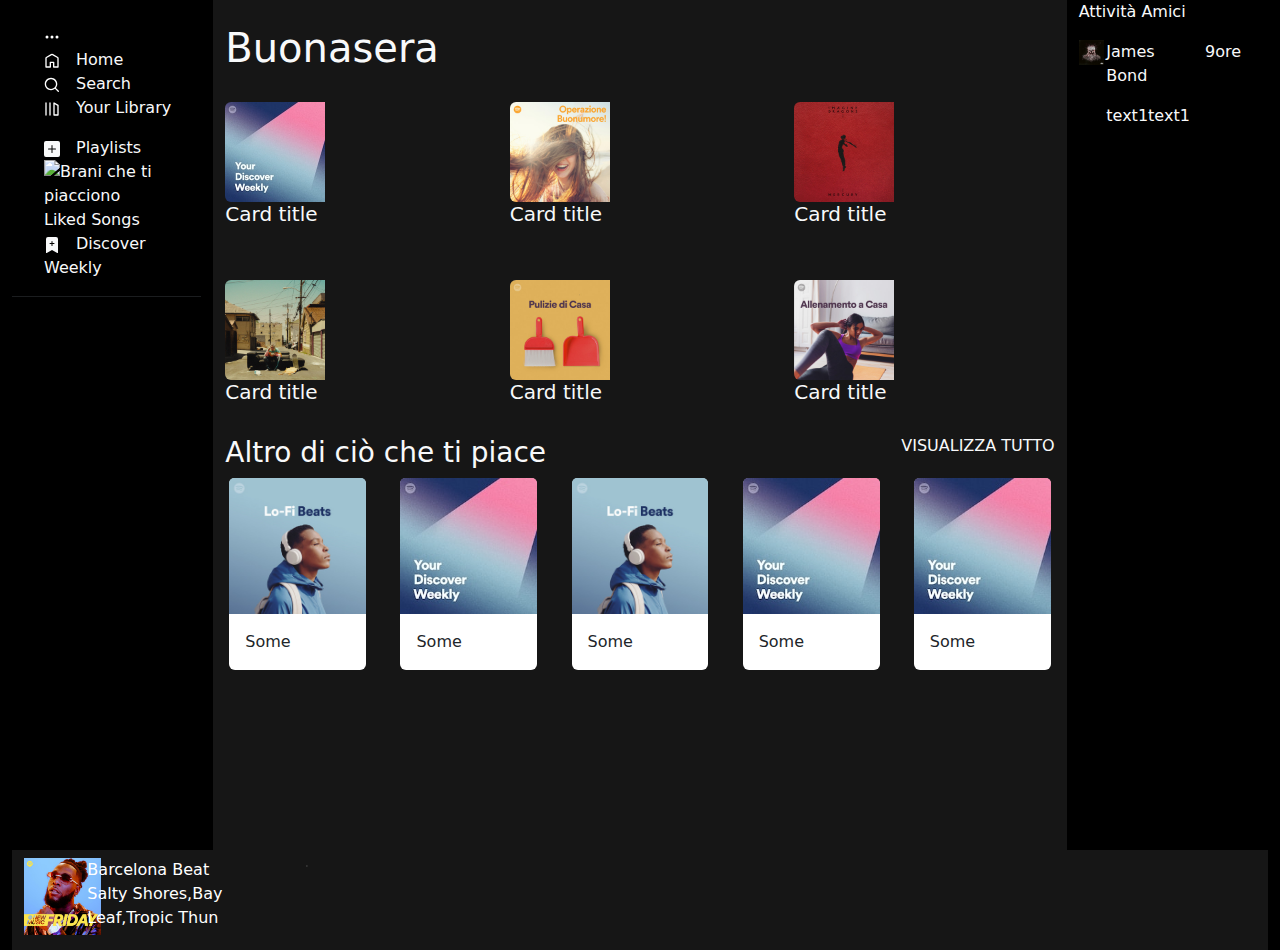
==== index.html @ d1b21fa3 "Inizio nav bar" ====
<!DOCTYPE html>
<html lang="en">
  <head>
    <meta charset="UTF-8" />
    <meta name="viewport" content="width=device-width, initial-scale=1.0" />
    <link
      href="https://cdn.jsdelivr.net/npm/bootstrap@5.3.3/dist/css/bootstrap.min.css"
      rel="stylesheet"
      integrity="sha384-QWTKZyjpPEjISv5WaRU9OFeRpok6YctnYmDr5pNlyT2bRjXh0JMhjY6hW+ALEwIH"
      crossorigin="anonymous"
    />
    <link rel="stylesheet" href="./style.css">
    <title>Home Page</title>
  </head>
  <body>

    <div id="page" class="container-fluid">                   <!-- ! INIZIO CONTENITORE 3 COLONNE PRINCIPALI -->

        <div class="row">


        <div class="col-2" id="collumnSx" >                                       <!-- ! INIZIO COLONNA SINISTRA -->
            <div>                                   <!-- ? INIZIO MENU -->

                <div class="mt-4">
                    
                    <ul class="text-light" id="ul1">
                        <div>
                            <svg xmlns="http://www.w3.org/2000/svg" width="16" height="16" fill="white" class="bi bi-three-dots" viewBox="0 0 16 16">
                                <path d="M3 9.5a1.5 1.5 0 1 1 0-3 1.5 1.5 0 0 1 0 3m5 0a1.5 1.5 0 1 1 0-3 1.5 1.5 0 0 1 0 3m5 0a1.5 1.5 0 1 1 0-3 1.5 1.5 0 0 1 0 3"/>
                              </svg>   
                        </div>
                        <li><span class="me-3"><svg data-encore-id="icon" width="16px" height="16px" role="img" fill="white" aria-hidden="true" class="Svg-sc-ytk21e-0 bneLcE home-icon QbaKKdcHNA2x3_YJvpYu" viewBox="0 0 24 24"><path d="M12.5 3.247a1 1 0 0 0-1 0L4 7.577V20h4.5v-6a1 1 0 0 1 1-1h5a1 1 0 0 1 1 1v6H20V7.577l-7.5-4.33zm-2-1.732a3 3 0 0 1 3 0l7.5 4.33a2 2 0 0 1 1 1.732V21a1 1 0 0 1-1 1h-6.5a1 1 0 0 1-1-1v-6h-3v6a1 1 0 0 1-1 1H3a1 1 0 0 1-1-1V7.577a2 2 0 0 1 1-1.732l7.5-4.33z"></path></svg></span>Home</li>
                        <li><span class="me-3"><svg data-encore-id="icon"  width="16px" height="16px" role="img" fill="white" role="img" aria-hidden="true" class="Svg-sc-ytk21e-0 bneLcE search-icon QbaKKdcHNA2x3_YJvpYu" viewBox="0 0 24 24"><path d="M10.533 1.27893C5.35215 1.27893 1.12598 5.41887 1.12598 10.5579C1.12598 15.697 5.35215 19.8369 10.533 19.8369C12.767 19.8369 14.8235 19.0671 16.4402 17.7794L20.7929 22.132C21.1834 22.5226 21.8166 22.5226 22.2071 22.132C22.5976 21.7415 22.5976 21.1083 22.2071 20.7178L17.8634 16.3741C19.1616 14.7849 19.94 12.7634 19.94 10.5579C19.94 5.41887 15.7138 1.27893 10.533 1.27893ZM3.12598 10.5579C3.12598 6.55226 6.42768 3.27893 10.533 3.27893C14.6383 3.27893 17.94 6.55226 17.94 10.5579C17.94 14.5636 14.6383 17.8369 10.533 17.8369C6.42768 17.8369 3.12598 14.5636 3.12598 10.5579Z"></path></svg></span>Search</li>
                        <li><span class="me-3"><svg data-encore-id="icon" width="16px" height="16px" fill="white" role="img" aria-hidden="true" viewBox="0 0 24 24" class="Svg-sc-ytk21e-0 bneLcE"><path d="M14.5 2.134a1 1 0 0 1 1 0l6 3.464a1 1 0 0 1 .5.866V21a1 1 0 0 1-1 1h-6a1 1 0 0 1-1-1V3a1 1 0 0 1 .5-.866zM16 4.732V20h4V7.041l-4-2.309zM3 22a1 1 0 0 1-1-1V3a1 1 0 0 1 2 0v18a1 1 0 0 1-1 1zm6 0a1 1 0 0 1-1-1V3a1 1 0 0 1 2 0v18a1 1 0 0 1-1 1z"></path></svg></span>Your Library</li> 
                </div>
                <div>
                    <ul class="text-light" id="ul1">
                        <li><span class="me-3"><svg xmlns="http://www.w3.org/2000/svg" width="16" height="16" fill="currentColor" class="bi bi-plus-square-fill" viewBox="0 0 16 16">
                            <path d="M2 0a2 2 0 0 0-2 2v12a2 2 0 0 0 2 2h12a2 2 0 0 0 2-2V2a2 2 0 0 0-2-2zm6.5 4.5v3h3a.5.5 0 0 1 0 1h-3v3a.5.5 0 0 1-1 0v-3h-3a.5.5 0 0 1 0-1h3v-3a.5.5 0 0 1 1 0"/>
                          </svg></span>Playlists</li>
                        <li><span class="me-3"><img aria-hidden="true" width="16px" height="16px" draggable="false" loading="eager" src="https://misc.scdn.co/liked-songs/liked-songs-64.png" data-testid="entity-image" alt="Brani che ti piacciono" class="mMx2LUixlnN_Fu45JpFB iJp40IxKg6emF6KYJ414 yOKoknIYYzAE90pe7_SE Yn2Ei5QZn19gria6LjZj" srcset="https://misc.scdn.co/liked-songs/liked-songs-64.png 32w, https://misc.scdn.co/liked-songs/liked-songs-64.png 64w"></span>Liked Songs</li>
                        <li><span class="me-3"><svg xmlns="http://www.w3.org/2000/svg" width="16" height="16" fill="currentColor" class="bi bi-bookmark-plus-fill" viewBox="0 0 16 16">
                            <path fill-rule="evenodd" d="M2 15.5V2a2 2 0 0 1 2-2h8a2 2 0 0 1 2 2v13.5a.5.5 0 0 1-.74.439L8 13.069l-5.26 2.87A.5.5 0 0 1 2 15.5m6.5-11a.5.5 0 0 0-1 0V6H6a.5.5 0 0 0 0 1h1.5v1.5a.5.5 0 0 0 1 0V7H10a.5.5 0 0 0 0-1H8.5z"/>
                          </svg></span>Discover Weekly</li>
                    </ul>
                </div>
                <hr class="text-secondary"> 

            </div>                                  <!-- ? FINE MENU -->
            <div>                                   <!-- ? JS -->

            </div>                                  <!-- ? JS --> 
        </div>                                      <!-- ! INIZIO COLONNA SINISTRA -->
        <div class="col-8 text-light" id="collumnCentr">           <!-- ! INIZIO COLONNA CENTRALE -->

            <div>                                   <!-- ? INIZIO BAR INIZIALE-->
                <div>                               <!-- ?SVG FRECCE-->

                </div>                              <!-- ?SVG FRECCE-->

                <div>                               <!-- ? INIZIO DROPDOWN-->

                </div>                              <!-- ? FINE DROPDOWN-->

                <div>
                    <div> <!-- ? img -->
                        <img src="" alt="">
                    </div> <!-- ? img -->
                    <div>
                        <div></div>
                        <div>
                            <div></div>
                            <div></div>
                        </div>
                        <div></div>
                        <div></div>
                        <div>
                            <div></div>
                            <div></div>
                            <div></div>
                        </div>
                    </div>
                </div>
            </div>                                  <!-- ? FINE BAR INIZIALE-->

            <div>
                <h1>Buonasera</h1>
            </div>

            <div id="sixCards" class="row d-flex justify-content-between" >                <!-- !INIZIO 6 CARDS -->

              <div class="container mb-3 col-4 " id="card6">
                <div class="row g-0">
                  <div class="col-md-4" id="imgSix">
                    <img src="./assets/imgs/search/image-1.jpeg" class="img-fluid rounded-start" alt="...">
                  </div>
                  <div class="col-md-8">
                    <div class="card-body">
                      <h5 class="card-title">Card title</h5>
                      <p class="card-text"></p>
                      <p class="card-text"><small class="text-body-secondary"></small></p>
                    </div>
                  </div>
                </div>
              </div>

                  <div class="container mb-3 col-4" id="card6">
                    <div class="row g-0">
                      <div class="col-md-4" id="imgSix">
                        <img src="./assets/imgs/main/image-10.jpg" class="img-fluid rounded-start" alt="...">
                      </div>
                      <div class="col-md-8">
                        <div class="card-body">
                          <h5 class="card-title">Card title</h5>
                          <p class="card-text"></p>
                          <p class="card-text"><small class="text-body-secondary"></small></p>
                        </div>
                      </div>
                    </div>
                  </div>

                  <div class="container mb-3 col-4" id="card6">
                    <div class="row g-0">
                      <div class="col-md-4" id="imgSix">
                        <img src="./assets/imgs/main/image-11.jpg" class="img-fluid rounded-start" alt="...">
                      </div>
                      <div class="col-md-8">
                        <div class="card-body">
                          <h5 class="card-title">Card title</h5>
                          <p class="card-text"></p>
                          <p class="card-text"><small class="text-body-secondary"></small></p>
                        </div>
                      </div>
                    </div>
                  </div>

                  <div class="container mb-3 col-4" id="card6">
                    <div class="row g-0">
                      <div class="col-md-4" id="imgSix">
                        <img src="./assets/imgs/main/image-12.jpg" class="img-fluid rounded-start ms-auto" alt="...">
                      </div>
                      <div class="col-md-8">
                        <div class="card-body">
                          <h5 class="card-title">Card title</h5>
                          <p class="card-text"></p>
                          <p class="card-text"><small class="text-body-secondary"></small></p>
                        </div>
                      </div>
                    </div>
                  </div>

                  <div class="container mb-3 col-4" id="card6">
                    <div class="row g-0">
                      <div class="col-md-4" id="imgSix">
                        <img src="./assets/imgs/main/image-13.jpg" class="img-fluid rounded-start ms-auto" alt="...">
                      </div>
                      <div class="col-md-8">
                        <div class="card-body">
                          <h5 class="card-title">Card title</h5>
                          <p class="card-text"></p>
                          <p class="card-text"><small class="text-body-secondary"></small></p>
                        </div>
                      </div>
                    </div>
                  </div>

                  <div class="container mb-3 col-4" id="card6">
                    <div class="row g-0">
                      <div class="col-md-4" id="imgSix">
                        <img src="./assets/imgs/main/image-14.jpg" class="img-fluid rounded-start" alt="...">
                      </div>
                      <div class="col-md-8">
                        <div class="card-body">
                          <h5 class="card-title">Card title</h5>
                          <p class="card-text"></p>
                          <p class="card-text"><small class="text-body-secondary"></small></p>
                        </div>
                      </div>
                    </div>
                  </div>

                  

            </div>                  <!-- !!!!!!!!!!!!!!!!!!!!!!!!!!!!!!!!!!!!!!!!!!!!!!!!!!!!!!!!!!!!FINE 6 CARDS ------------------------------------------------------------>

            <div class="d-flex justify-content-between">
                <div>
                    <h3>Altro di ciò che ti piace</h3>
                </div>
                <div>
                    <h6>VISUALIZZA TUTTO</h6>
                </div>
            </div>

            
              <div class="row d-flex justify-content-between mx-1">                                               <!-- !5 CARDS -->
                  <div class="card col-2 " id="card5">
                      <img src="./assets/imgs/search/image-10.jpg" class="card-img-top" alt="...">
                      <div class="card-body">
                        <p class="card-text">Some</p>
                      </div>
                    </div>
          
          
                    <div class="card col-2 " id="card5">
                      <img src="./assets/imgs/search/image-1.jpeg" class="card-img-top" alt="...">
                      <div class="card-body">
                        <p class="card-text">Some</p>
                      </div>
                    </div>

                    <div class="card col-2 " id="card5">
                      <img src="./assets/imgs/search/image-10.jpg" class="card-img-top" alt="...">
                      <div class="card-body">
                        <p class="card-text">Some</p>
                      </div>
                    </div>
          
          
                    <div class="card col-2 " id="card5">
                      <img src="./assets/imgs/search/image-1.jpeg" class="card-img-top" alt="...">
                      <div class="card-body">
                        <p class="card-text">Some</p>
                      </div>
                    </div>

                    <div class="card col-2 " id="card5">
                      <img src="./assets/imgs/search/image-1.jpeg" class="card-img-top" alt="...">
                      <div class="card-body">
                        <p class="card-text">Some</p>
                      </div>
                    </div>
              </div>

        </div>                                      <!-- ! FINE COLONNA CENTRALE -->
        <div class="col-2 text-light" id="collumnDx">                                    <!-- ! INIZIO COLONNA DESTRA -->

            <div>
                <p>Attività Amici</p>
                <div>
                    <!-- **due svg -->
                </div>
            </div>
                <div id="friends" class="w-75">
                    <div class="col-2">
                        <img src="./assets/imgs/main/image-1.jpg" alt="" width="25px">
                    </div>
                <div class="row d-flex justify-content-between">
                    <div class="col-4 w-75 px-3">
                    <p>James Bond</p>
                    <div class="row d-flex justify-content-between">
                    <ul class="ul2">
                        <li>text1</li>
                        <li>text1</li>
                    </ul>
                </div>
            </div>
                <div class="col-3 px-2">
                    <p>9ore</p>
                </div>
        </div>
                

            </div>                                                                  <!-- ! FINE COLONNA DESTRA -->
    </div>
    </div>                                          <!-- ! FINE CONTENITORE 3 COLONNE PRINCIPALI -->


    <div>                                           <!-- ! INIZIO BAR MUSIC -->     
      <nav class="navbar sticky-bottom">
        <div class="container-fluid">
          <div class="col-3 row d-flex justify-content-between"> <!-- **PARTE SINISTRA  da mettere in riga -->
            <div class="img-bar col-1"> <!-- ?IMG -->
              <img class="img-music"  src="./assets/imgs/main/image-17.jpg" alt="">
            </div><!-- ?IMG -->

            <div class="col-7"><!-- ?SONG -->
              <p class="text-white">Barcelona Beat <br> Salty Shores,Bay Leaf,Tropic Thun</p>
            </div><!-- ?SONG -->
            <svg data-encore-id="icon" width="16px" height="16px" fill="white" role="img" aria-hidden="true" viewBox="0 0 16 16" class="Svg-sc-ytk21e-0 dYnaPI col-1"><path d="M8 1.5a6.5 6.5 0 1 0 0 13 6.5 6.5 0 0 0 0-13zM0 8a8 8 0 1 1 16 0A8 8 0 0 1 0 8z"></path><path d="M11.75 8a.75.75 0 0 1-.75.75H8.75V11a.75.75 0 0 1-1.5 0V8.75H5a.75.75 0 0 1 0-1.5h2.25V5a.75.75 0 0 1 1.5 0v2.25H11a.75.75 0 0 1 .75.75z"></path></svg>
          </div><!-- **PARTE SINISTRA  -->

          <div class="col-6"> <!-- **PARTE CENTRALE da mettere in colonna--> 
            <div> <!-- ?PARTE SUPERIORE -->
              <div> <!-- TODO 2 SVG INIZIALI -->
                <div></div>
                <div></div>
              </div> <!-- TODO 2 SVG INIZIALI -->
              <div> <!-- TODO 1 SVG SINGOLO -->

              </div><!-- TODO 1 SVG SINGOLO -->
              <div><!-- TODO 2 SVG FINALI -->
                <div></div>
                <div></div>
              </div><!-- TODO 2 SVG FINALI -->
            </div> <!-- ?PARTE SUPERIORE -->
            <div><!-- ?PARTE INFERIORE -->
              <div></div>
              <div></div>
              <div></div>
            </div><!-- ?PARTE INFERIORE -->
          </div><!-- **PARTE CENTRALE -->
          <div class="col-3"> <!-- **PARTE DESTRA -->
            <div></div>
            <div></div>
            <div></div>
            <div></div>
            <div></div>
            <div></div>
          </div><!-- **PARTE DESTRA -->
        </div>
      </nav>

    </div>                                          <!-- ! FINE BAR MUSIC -->    

  </body>
</html>
---- style.css ----
html, body {
    background-color: #000000;
    margin: 0;
}

#page{
    min-height: 100%;
    width: 100%;
    display: flex;
    flex-direction: column;
    margin: 0;
}

#ul1 {
    list-style-type: none;
    }

#card6{
    margin-top: 22px;
    
}

 /* #card5{
    height: 250px;
    border: none;
} */

.card{
    border: none;
    object-fit: cover;
    padding: 0;

}

#collumnSx{
    background-color: #000000;
}

hr{
    background-color: #141414;
}
#collumnDx{
    background-color: #000000;
    /* width: 250px; */
}

#collumnCentr{
background-color: #161616;
height: 100%;
height: 850px;
}
.navbar{
    background-color: #161616;
    width: 100%;
    height: 100px;
}
.ul2{
    display: flex;
    flex-direction: row;
    list-style-type: none;
}

 #friends{
    display: flex;
    flex-direction: row;
    justify-content: space-around;
    margin-right: ;
 }

.prova{
display: block;

}
.cardImg{
    object-fit: fill;
    display: block;
    width: 100%;
    height: 100%;
}

#imgSix{
    width:100px;
    height:100%;
    object-fit: cover;
    margin-left: ;

}

.img-bar{
    width: 20px;
    height: 20px;
}
.img-music{
    width: 77px;
    height: 77px;
}
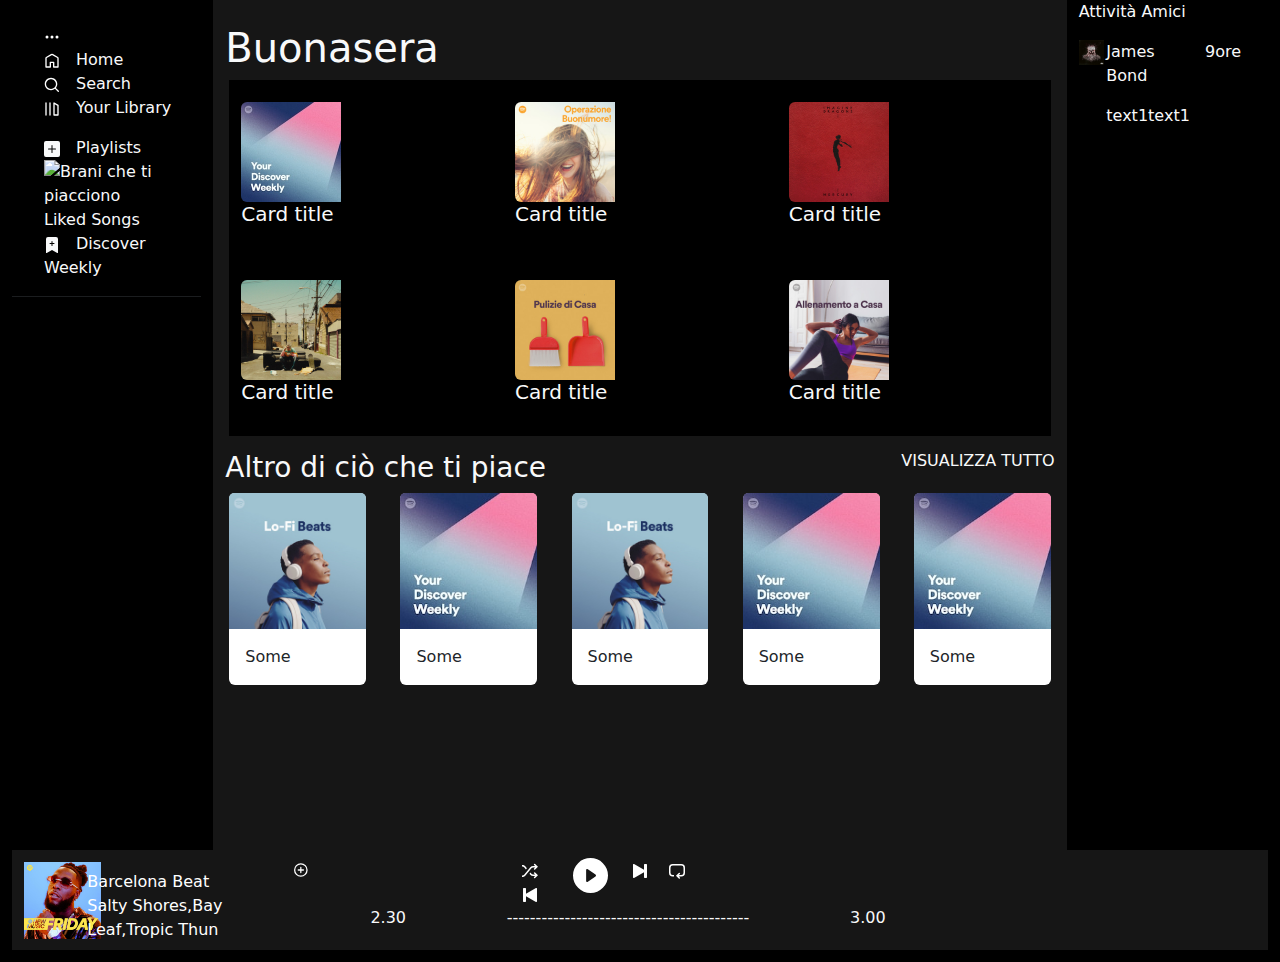
==== commit 2dc19fae: "NavBar" ====
--- a/index.html
+++ b/index.html
@@ -271,34 +271,35 @@
       <nav class="navbar sticky-bottom">
         <div class="container-fluid">
           <div class="col-3 row d-flex justify-content-between"> <!-- **PARTE SINISTRA  da mettere in riga -->
-            <div class="img-bar col-1"> <!-- ?IMG -->
+            <div class="img-bar col-1 d-flex align-items-start"> <!-- ?IMG -->
               <img class="img-music"  src="./assets/imgs/main/image-17.jpg" alt="">
             </div><!-- ?IMG -->
 
-            <div class="col-7"><!-- ?SONG -->
+            <div class="col-7 gx-4 mt-2 ge-0"><!-- ?SONG -->
               <p class="text-white">Barcelona Beat <br> Salty Shores,Bay Leaf,Tropic Thun</p>
             </div><!-- ?SONG -->
-            <svg data-encore-id="icon" width="16px" height="16px" fill="white" role="img" aria-hidden="true" viewBox="0 0 16 16" class="Svg-sc-ytk21e-0 dYnaPI col-1"><path d="M8 1.5a6.5 6.5 0 1 0 0 13 6.5 6.5 0 0 0 0-13zM0 8a8 8 0 1 1 16 0A8 8 0 0 1 0 8z"></path><path d="M11.75 8a.75.75 0 0 1-.75.75H8.75V11a.75.75 0 0 1-1.5 0V8.75H5a.75.75 0 0 1 0-1.5h2.25V5a.75.75 0 0 1 1.5 0v2.25H11a.75.75 0 0 1 .75.75z"></path></svg>
+            <svg data-encore-id="icon" width="16px" height="16px" fill="white" role="img" aria-hidden="true" viewBox="0 0 16 16" class="Svg-sc-ytk21e-0 dYnaPI col-1 ps-0 ms-0"><path d="M8 1.5a6.5 6.5 0 1 0 0 13 6.5 6.5 0 0 0 0-13zM0 8a8 8 0 1 1 16 0A8 8 0 0 1 0 8z"></path><path d="M11.75 8a.75.75 0 0 1-.75.75H8.75V11a.75.75 0 0 1-1.5 0V8.75H5a.75.75 0 0 1 0-1.5h2.25V5a.75.75 0 0 1 1.5 0v2.25H11a.75.75 0 0 1 .75.75z"></path></svg>
           </div><!-- **PARTE SINISTRA  -->
 
-          <div class="col-6"> <!-- **PARTE CENTRALE da mettere in colonna--> 
-            <div> <!-- ?PARTE SUPERIORE -->
-              <div> <!-- TODO 2 SVG INIZIALI -->
-                <div></div>
-                <div></div>
+          <div class="col-6 d-flex flex-column mb-3"> <!-- **PARTE CENTRALE da mettere in colonna--> 
+            <div class="col-12 d-flex justify-content-center"> <!-- ?PARTE SUPERIORE -->
+              <div class="col-1"> <!-- TODO 2 SVG INIZIALI -->
+                <svg data-encore-id="icon" role="img" aria-hidden="true" width="16px" height="16px" fill="white" viewBox="0 0 16 16" class="Svg-sc-ytk21e-0 dYnaPI me-3"><path d="M13.151.922a.75.75 0 1 0-1.06 1.06L13.109 3H11.16a3.75 3.75 0 0 0-2.873 1.34l-6.173 7.356A2.25 2.25 0 0 1 .39 12.5H0V14h.391a3.75 3.75 0 0 0 2.873-1.34l6.173-7.356a2.25 2.25 0 0 1 1.724-.804h1.947l-1.017 1.018a.75.75 0 0 0 1.06 1.06L15.98 3.75 13.15.922zM.391 3.5H0V2h.391c1.109 0 2.16.49 2.873 1.34L4.89 5.277l-.979 1.167-1.796-2.14A2.25 2.25 0 0 0 .39 3.5z"></path><path d="m7.5 10.723.98-1.167.957 1.14a2.25 2.25 0 0 0 1.724.804h1.947l-1.017-1.018a.75.75 0 1 1 1.06-1.06l2.829 2.828-2.829 2.828a.75.75 0 1 1-1.06-1.06L13.109 13H11.16a3.75 3.75 0 0 1-2.873-1.34l-.787-.938z"></path></svg>
+                <svg data-encore-id="icon" role="img" aria-hidden="true" viewBox="0 0 16 16" width="16px" height="16px" fill="white" class="Svg-sc-ytk21e-0 dYnaPI me-3"><path d="M3.3 1a.7.7 0 0 1 .7.7v5.15l9.95-5.744a.7.7 0 0 1 1.05.606v12.575a.7.7 0 0 1-1.05.607L4 9.149V14.3a.7.7 0 0 1-.7.7H1.7a.7.7 0 0 1-.7-.7V1.7a.7.7 0 0 1 .7-.7h1.6z"></path></svg>
               </div> <!-- TODO 2 SVG INIZIALI -->
-              <div> <!-- TODO 1 SVG SINGOLO -->
-
-              </div><!-- TODO 1 SVG SINGOLO -->
-              <div><!-- TODO 2 SVG FINALI -->
-                <div></div>
-                <div></div>
+                <svg xmlns="http://www.w3.org/2000/svg" width="35" height="35" fill="white" class="bi bi-play-circle-fill me-4" viewBox="0 0 16 16">
+                  <path d="M16 8A8 8 0 1 1 0 8a8 8 0 0 1 16 0M6.79 5.093A.5.5 0 0 0 6 5.5v5a.5.5 0 0 0 .79.407l3.5-2.5a.5.5 0 0 0 0-.814z"/>
+                </svg>
+              
+              <div class="col-2"><!-- TODO 2 SVG FINALI -->
+                <svg data-encore-id="icon" role="img" aria-hidden="true" width="16" height="16" fill="white" viewBox="0 0 16 16" class="Svg-sc-ytk21e-0 dYnaPI me-3"><path d="M12.7 1a.7.7 0 0 0-.7.7v5.15L2.05 1.107A.7.7 0 0 0 1 1.712v12.575a.7.7 0 0 0 1.05.607L12 9.149V14.3a.7.7 0 0 0 .7.7h1.6a.7.7 0 0 0 .7-.7V1.7a.7.7 0 0 0-.7-.7h-1.6z"></path></svg>
+                <svg data-encore-id="icon" role="img" aria-hidden="true" width="16" height="16" fill="white" viewBox="0 0 16 16" class="Svg-sc-ytk21e-0 dYnaPI"><path d="M0 4.75A3.75 3.75 0 0 1 3.75 1h8.5A3.75 3.75 0 0 1 16 4.75v5a3.75 3.75 0 0 1-3.75 3.75H9.81l1.018 1.018a.75.75 0 1 1-1.06 1.06L6.939 12.75l2.829-2.828a.75.75 0 1 1 1.06 1.06L9.811 12h2.439a2.25 2.25 0 0 0 2.25-2.25v-5a2.25 2.25 0 0 0-2.25-2.25h-8.5A2.25 2.25 0 0 0 1.5 4.75v5A2.25 2.25 0 0 0 3.75 12H5v1.5H3.75A3.75 3.75 0 0 1 0 9.75v-5z"></path></svg>
               </div><!-- TODO 2 SVG FINALI -->
             </div> <!-- ?PARTE SUPERIORE -->
-            <div><!-- ?PARTE INFERIORE -->
-              <div></div>
-              <div></div>
-              <div></div>
+            <div class="d-flex justify-content-around"><!-- ?PARTE INFERIORE -->
+              <div><p class="text-light">2.30</p></div>
+              <div><p class="text-light">------------------------------------------</p></div>
+              <div><p class="text-light">3.00</p></div>
             </div><!-- ?PARTE INFERIORE -->
           </div><!-- **PARTE CENTRALE -->
           <div class="col-3"> <!-- **PARTE DESTRA -->
--- a/style.css
+++ b/style.css
@@ -93,4 +93,11 @@
 .img-music{
     width: 77px;
     height: 77px;
+}
+
+#sixCards{
+background-color: #000000;
+margin-left: 4px;
+margin-right: 4px;
+margin-bottom: 15px;
 }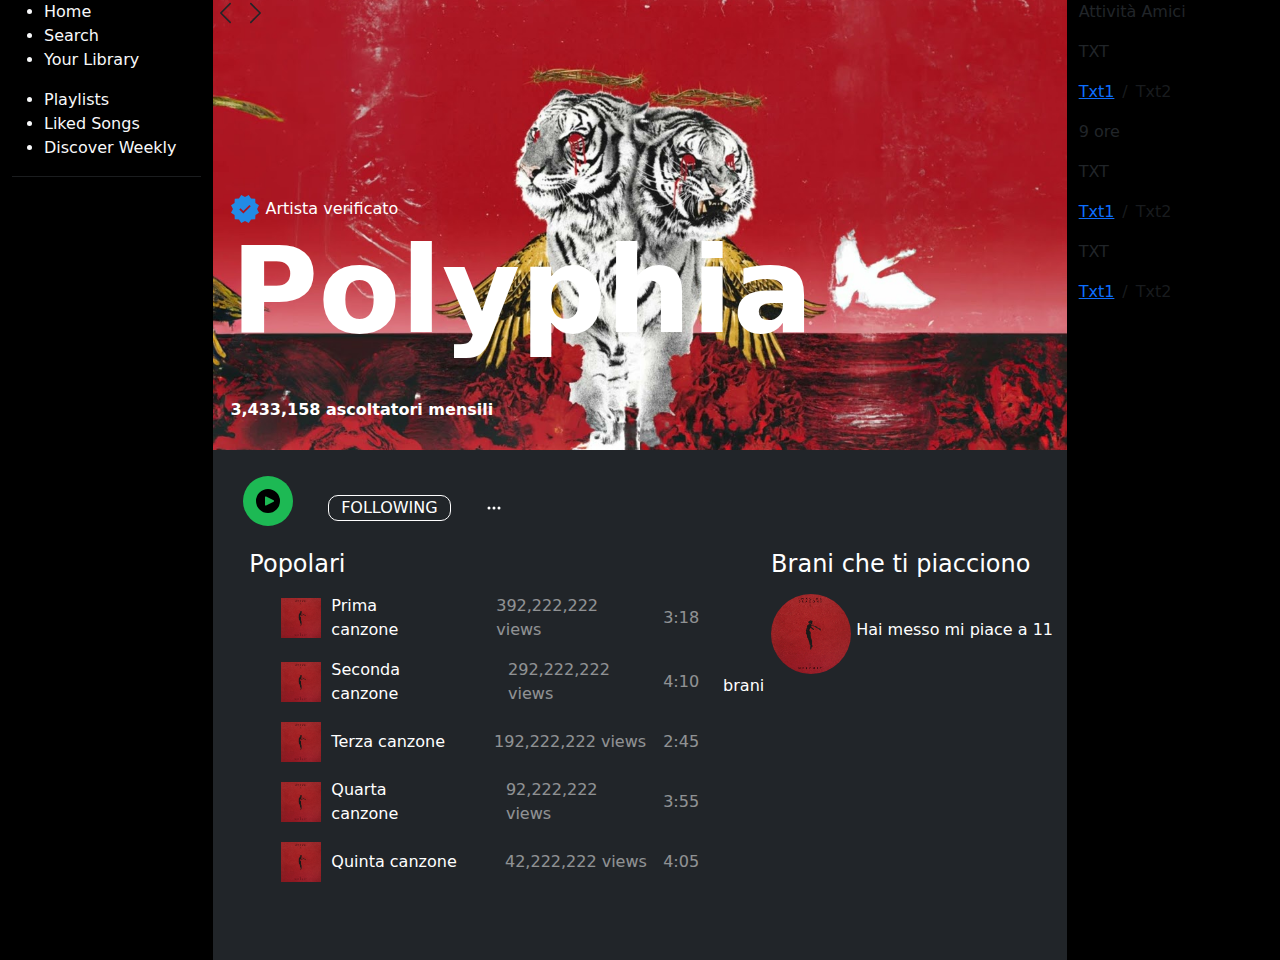
==== commit 734fa708: "terza pagina" ====
--- a/index.html
+++ b/index.html
@@ -9,311 +9,259 @@
       integrity="sha384-QWTKZyjpPEjISv5WaRU9OFeRpok6YctnYmDr5pNlyT2bRjXh0JMhjY6hW+ALEwIH"
       crossorigin="anonymous"
     />
-    <link rel="stylesheet" href="./style.css">
+    <link rel="stylesheet" href="./style.css" />
     <title>Home Page</title>
   </head>
   <body>
-
-    <div id="page" class="container-fluid">                   <!-- ! INIZIO CONTENITORE 3 COLONNE PRINCIPALI -->
-
-        <div class="row">
-
-
-        <div class="col-2" id="collumnSx" >                                       <!-- ! INIZIO COLONNA SINISTRA -->
-            <div>                                   <!-- ? INIZIO MENU -->
-
-                <div class="mt-4">
-                    
-                    <ul class="text-light" id="ul1">
-                        <div>
-                            <svg xmlns="http://www.w3.org/2000/svg" width="16" height="16" fill="white" class="bi bi-three-dots" viewBox="0 0 16 16">
-                                <path d="M3 9.5a1.5 1.5 0 1 1 0-3 1.5 1.5 0 0 1 0 3m5 0a1.5 1.5 0 1 1 0-3 1.5 1.5 0 0 1 0 3m5 0a1.5 1.5 0 1 1 0-3 1.5 1.5 0 0 1 0 3"/>
-                              </svg>   
-                        </div>
-                        <li><span class="me-3"><svg data-encore-id="icon" width="16px" height="16px" role="img" fill="white" aria-hidden="true" class="Svg-sc-ytk21e-0 bneLcE home-icon QbaKKdcHNA2x3_YJvpYu" viewBox="0 0 24 24"><path d="M12.5 3.247a1 1 0 0 0-1 0L4 7.577V20h4.5v-6a1 1 0 0 1 1-1h5a1 1 0 0 1 1 1v6H20V7.577l-7.5-4.33zm-2-1.732a3 3 0 0 1 3 0l7.5 4.33a2 2 0 0 1 1 1.732V21a1 1 0 0 1-1 1h-6.5a1 1 0 0 1-1-1v-6h-3v6a1 1 0 0 1-1 1H3a1 1 0 0 1-1-1V7.577a2 2 0 0 1 1-1.732l7.5-4.33z"></path></svg></span>Home</li>
-                        <li><span class="me-3"><svg data-encore-id="icon"  width="16px" height="16px" role="img" fill="white" role="img" aria-hidden="true" class="Svg-sc-ytk21e-0 bneLcE search-icon QbaKKdcHNA2x3_YJvpYu" viewBox="0 0 24 24"><path d="M10.533 1.27893C5.35215 1.27893 1.12598 5.41887 1.12598 10.5579C1.12598 15.697 5.35215 19.8369 10.533 19.8369C12.767 19.8369 14.8235 19.0671 16.4402 17.7794L20.7929 22.132C21.1834 22.5226 21.8166 22.5226 22.2071 22.132C22.5976 21.7415 22.5976 21.1083 22.2071 20.7178L17.8634 16.3741C19.1616 14.7849 19.94 12.7634 19.94 10.5579C19.94 5.41887 15.7138 1.27893 10.533 1.27893ZM3.12598 10.5579C3.12598 6.55226 6.42768 3.27893 10.533 3.27893C14.6383 3.27893 17.94 6.55226 17.94 10.5579C17.94 14.5636 14.6383 17.8369 10.533 17.8369C6.42768 17.8369 3.12598 14.5636 3.12598 10.5579Z"></path></svg></span>Search</li>
-                        <li><span class="me-3"><svg data-encore-id="icon" width="16px" height="16px" fill="white" role="img" aria-hidden="true" viewBox="0 0 24 24" class="Svg-sc-ytk21e-0 bneLcE"><path d="M14.5 2.134a1 1 0 0 1 1 0l6 3.464a1 1 0 0 1 .5.866V21a1 1 0 0 1-1 1h-6a1 1 0 0 1-1-1V3a1 1 0 0 1 .5-.866zM16 4.732V20h4V7.041l-4-2.309zM3 22a1 1 0 0 1-1-1V3a1 1 0 0 1 2 0v18a1 1 0 0 1-1 1zm6 0a1 1 0 0 1-1-1V3a1 1 0 0 1 2 0v18a1 1 0 0 1-1 1z"></path></svg></span>Your Library</li> 
-                </div>
-                <div>
-                    <ul class="text-light" id="ul1">
-                        <li><span class="me-3"><svg xmlns="http://www.w3.org/2000/svg" width="16" height="16" fill="currentColor" class="bi bi-plus-square-fill" viewBox="0 0 16 16">
-                            <path d="M2 0a2 2 0 0 0-2 2v12a2 2 0 0 0 2 2h12a2 2 0 0 0 2-2V2a2 2 0 0 0-2-2zm6.5 4.5v3h3a.5.5 0 0 1 0 1h-3v3a.5.5 0 0 1-1 0v-3h-3a.5.5 0 0 1 0-1h3v-3a.5.5 0 0 1 1 0"/>
-                          </svg></span>Playlists</li>
-                        <li><span class="me-3"><img aria-hidden="true" width="16px" height="16px" draggable="false" loading="eager" src="https://misc.scdn.co/liked-songs/liked-songs-64.png" data-testid="entity-image" alt="Brani che ti piacciono" class="mMx2LUixlnN_Fu45JpFB iJp40IxKg6emF6KYJ414 yOKoknIYYzAE90pe7_SE Yn2Ei5QZn19gria6LjZj" srcset="https://misc.scdn.co/liked-songs/liked-songs-64.png 32w, https://misc.scdn.co/liked-songs/liked-songs-64.png 64w"></span>Liked Songs</li>
-                        <li><span class="me-3"><svg xmlns="http://www.w3.org/2000/svg" width="16" height="16" fill="currentColor" class="bi bi-bookmark-plus-fill" viewBox="0 0 16 16">
-                            <path fill-rule="evenodd" d="M2 15.5V2a2 2 0 0 1 2-2h8a2 2 0 0 1 2 2v13.5a.5.5 0 0 1-.74.439L8 13.069l-5.26 2.87A.5.5 0 0 1 2 15.5m6.5-11a.5.5 0 0 0-1 0V6H6a.5.5 0 0 0 0 1h1.5v1.5a.5.5 0 0 0 1 0V7H10a.5.5 0 0 0 0-1H8.5z"/>
-                          </svg></span>Discover Weekly</li>
-                    </ul>
-                </div>
-                <hr class="text-secondary"> 
-
-            </div>                                  <!-- ? FINE MENU -->
-            <div>                                   <!-- ? JS -->
-
-            </div>                                  <!-- ? JS --> 
-        </div>                                      <!-- ! INIZIO COLONNA SINISTRA -->
-        <div class="col-8 text-light" id="collumnCentr">           <!-- ! INIZIO COLONNA CENTRALE -->
-
-            <div>                                   <!-- ? INIZIO BAR INIZIALE-->
-                <div>                               <!-- ?SVG FRECCE-->
-
-                </div>                              <!-- ?SVG FRECCE-->
-
-                <div>                               <!-- ? INIZIO DROPDOWN-->
-
-                </div>                              <!-- ? FINE DROPDOWN-->
-
-                <div>
-                    <div> <!-- ? img -->
-                        <img src="" alt="">
-                    </div> <!-- ? img -->
-                    <div>
-                        <div></div>
-                        <div>
-                            <div></div>
-                            <div></div>
-                        </div>
-                        <div></div>
-                        <div></div>
-                        <div>
-                            <div></div>
-                            <div></div>
-                            <div></div>
-                        </div>
-                    </div>
-                </div>
-            </div>                                  <!-- ? FINE BAR INIZIALE-->
-
-            <div>
-                <h1>Buonasera</h1>
-            </div>
-
-            <div id="sixCards" class="row d-flex justify-content-between" >                <!-- !INIZIO 6 CARDS -->
-
-              <div class="container mb-3 col-4 " id="card6">
-                <div class="row g-0">
-                  <div class="col-md-4" id="imgSix">
-                    <img src="./assets/imgs/search/image-1.jpeg" class="img-fluid rounded-start" alt="...">
-                  </div>
-                  <div class="col-md-8">
-                    <div class="card-body">
-                      <h5 class="card-title">Card title</h5>
-                      <p class="card-text"></p>
-                      <p class="card-text"><small class="text-body-secondary"></small></p>
-                    </div>
-                  </div>
-                </div>
-              </div>
-
-                  <div class="container mb-3 col-4" id="card6">
-                    <div class="row g-0">
-                      <div class="col-md-4" id="imgSix">
-                        <img src="./assets/imgs/main/image-10.jpg" class="img-fluid rounded-start" alt="...">
-                      </div>
-                      <div class="col-md-8">
-                        <div class="card-body">
-                          <h5 class="card-title">Card title</h5>
-                          <p class="card-text"></p>
-                          <p class="card-text"><small class="text-body-secondary"></small></p>
-                        </div>
-                      </div>
-                    </div>
-                  </div>
-
-                  <div class="container mb-3 col-4" id="card6">
-                    <div class="row g-0">
-                      <div class="col-md-4" id="imgSix">
-                        <img src="./assets/imgs/main/image-11.jpg" class="img-fluid rounded-start" alt="...">
-                      </div>
-                      <div class="col-md-8">
-                        <div class="card-body">
-                          <h5 class="card-title">Card title</h5>
-                          <p class="card-text"></p>
-                          <p class="card-text"><small class="text-body-secondary"></small></p>
-                        </div>
-                      </div>
-                    </div>
-                  </div>
-
-                  <div class="container mb-3 col-4" id="card6">
-                    <div class="row g-0">
-                      <div class="col-md-4" id="imgSix">
-                        <img src="./assets/imgs/main/image-12.jpg" class="img-fluid rounded-start ms-auto" alt="...">
-                      </div>
-                      <div class="col-md-8">
-                        <div class="card-body">
-                          <h5 class="card-title">Card title</h5>
-                          <p class="card-text"></p>
-                          <p class="card-text"><small class="text-body-secondary"></small></p>
-                        </div>
-                      </div>
-                    </div>
-                  </div>
-
-                  <div class="container mb-3 col-4" id="card6">
-                    <div class="row g-0">
-                      <div class="col-md-4" id="imgSix">
-                        <img src="./assets/imgs/main/image-13.jpg" class="img-fluid rounded-start ms-auto" alt="...">
-                      </div>
-                      <div class="col-md-8">
-                        <div class="card-body">
-                          <h5 class="card-title">Card title</h5>
-                          <p class="card-text"></p>
-                          <p class="card-text"><small class="text-body-secondary"></small></p>
-                        </div>
-                      </div>
-                    </div>
-                  </div>
-
-                  <div class="container mb-3 col-4" id="card6">
-                    <div class="row g-0">
-                      <div class="col-md-4" id="imgSix">
-                        <img src="./assets/imgs/main/image-14.jpg" class="img-fluid rounded-start" alt="...">
-                      </div>
-                      <div class="col-md-8">
-                        <div class="card-body">
-                          <h5 class="card-title">Card title</h5>
-                          <p class="card-text"></p>
-                          <p class="card-text"><small class="text-body-secondary"></small></p>
-                        </div>
-                      </div>
-                    </div>
-                  </div>
-
-                  
-
-            </div>                  <!-- !!!!!!!!!!!!!!!!!!!!!!!!!!!!!!!!!!!!!!!!!!!!!!!!!!!!!!!!!!!!FINE 6 CARDS ------------------------------------------------------------>
-
-            <div class="d-flex justify-content-between">
-                <div>
-                    <h3>Altro di ciò che ti piace</h3>
-                </div>
-                <div>
-                    <h6>VISUALIZZA TUTTO</h6>
-                </div>
-            </div>
-
-            
-              <div class="row d-flex justify-content-between mx-1">                                               <!-- !5 CARDS -->
-                  <div class="card col-2 " id="card5">
-                      <img src="./assets/imgs/search/image-10.jpg" class="card-img-top" alt="...">
-                      <div class="card-body">
-                        <p class="card-text">Some</p>
-                      </div>
-                    </div>
-          
-          
-                    <div class="card col-2 " id="card5">
-                      <img src="./assets/imgs/search/image-1.jpeg" class="card-img-top" alt="...">
-                      <div class="card-body">
-                        <p class="card-text">Some</p>
-                      </div>
-                    </div>
-
-                    <div class="card col-2 " id="card5">
-                      <img src="./assets/imgs/search/image-10.jpg" class="card-img-top" alt="...">
-                      <div class="card-body">
-                        <p class="card-text">Some</p>
-                      </div>
-                    </div>
-          
-          
-                    <div class="card col-2 " id="card5">
-                      <img src="./assets/imgs/search/image-1.jpeg" class="card-img-top" alt="...">
-                      <div class="card-body">
-                        <p class="card-text">Some</p>
-                      </div>
-                    </div>
-
-                    <div class="card col-2 " id="card5">
-                      <img src="./assets/imgs/search/image-1.jpeg" class="card-img-top" alt="...">
-                      <div class="card-body">
-                        <p class="card-text">Some</p>
-                      </div>
-                    </div>
-              </div>
-
-        </div>                                      <!-- ! FINE COLONNA CENTRALE -->
-        <div class="col-2 text-light" id="collumnDx">                                    <!-- ! INIZIO COLONNA DESTRA -->
-
-            <div>
-                <p>Attività Amici</p>
-                <div>
-                    <!-- **due svg -->
-                </div>
-            </div>
-                <div id="friends" class="w-75">
-                    <div class="col-2">
-                        <img src="./assets/imgs/main/image-1.jpg" alt="" width="25px">
-                    </div>
-                <div class="row d-flex justify-content-between">
-                    <div class="col-4 w-75 px-3">
-                    <p>James Bond</p>
-                    <div class="row d-flex justify-content-between">
-                    <ul class="ul2">
-                        <li>text1</li>
-                        <li>text1</li>
-                    </ul>
-                </div>
-            </div>
-                <div class="col-3 px-2">
-                    <p>9ore</p>
-                </div>
+    <div id="page" class="container-fluid">
+      <div class="row">
+        <!-- Left Column -->
+        <div class="col-2 bg-black" id="columnSx">
+          <div>
+            <ul class="text-light">
+              <li>Home</li>
+              <li>Search</li>
+              <li>Your Library</li>
+            </ul>
+          </div>
+          <div>
+            <ul class="text-light">
+              <li>Playlists</li>
+              <li>Liked Songs</li>
+              <li>Discover Weekly</li>
+            </ul>
+          </div>
+          <hr class="text-secondary" />
         </div>
-                
-
-            </div>                                                                  <!-- ! FINE COLONNA DESTRA -->
+
+        <!-- Center Column -->
+        <div class="col-8 bg-dark g-0">
+          <div class="bg-test">
+            <div>
+              <span>
+                <svg
+                  xmlns="http://www.w3.org/2000/svg"
+                  width="25"
+                  height="26"
+                  fill="currentColor"
+                  class="bi bi-chevron-left"
+                  viewBox="0 0 16 16"
+                >
+                  <path
+                    fill-rule="evenodd"
+                    d="M11.354 1.646a.5.5 0 0 1 0 .708L5.707 8l5.647 5.646a.5.5 0 0 1-.708.708l-6-6a.5.5 0 0 1 0-.708l6-6a.5.5 0 0 1 .708 0"
+                  />
+                </svg>
+                <svg
+                  xmlns="http://www.w3.org/2000/svg"
+                  width="25"
+                  height="26"
+                  fill="currentColor"
+                  class="bi bi-chevron-right"
+                  viewBox="0 0 16 16"
+                >
+                  <path
+                    fill-rule="evenodd"
+                    d="M4.646 1.646a.5.5 0 0 1 .708 0l6 6a.5.5 0 0 1 0 .708l-6 6a.5.5 0 0 1-.708-.708L10.293 8 4.646 2.354a.5.5 0 0 1 0-.708"
+                  />
+                </svg>
+              </span>
+            </div>
+            <!-- Content for the page -->
+            <div class="container">
+              <div class="cent">
+                <span>
+                  <svg
+                    xmlns="http://www.w3.org/2000/svg"
+                    x="0px"
+                    y="0px"
+                    width="30"
+                    height="50"
+                    viewBox="0 0 50 50"
+                    style="fill: #228be6"
+                  >
+                    <path
+                      d="M45.103,24.995l3.195-6.245l-5.892-3.807l-0.354-7.006l-7.006-0.35l-3.81-5.89l-6.242,3.2l-6.245-3.196l-3.806,5.893L7.938,7.948l-0.352,7.007l-5.89,3.81l3.2,6.242L1.702,31.25l5.892,3.807l0.354,7.006l7.006,0.35l3.81,5.891l6.242-3.2l6.245,3.195l3.806-5.893l7.005-0.354l0.352-7.006l5.89-3.81L45.103,24.995z M22.24,32.562l-6.82-6.819l2.121-2.121l4.732,4.731l10.202-9.888l2.088,2.154L22.24,32.562z"
+                    ></path>
+                  </svg>
+
+                  Artista verificato
+                </span>
+              </div>
+              <div class="centered">
+                <p class="text-1">Polyphia</p>
+                <span class="spect">3,433,158 ascoltatori mensili</span>
+              </div>
+            </div>
+          </div>
+          <span class="icona">
+            <div class="play-button">
+              <svg
+                xmlns="http://www.w3.org/2000/svg"
+                width="24"
+                height="24"
+                fill="currentColor"
+                class="play-icon"
+                viewBox="0 0 16 16"
+              >
+                <path
+                  d="M16 8a8 8 0 1 0-16 0 8 8 0 0 0 16 0zM6.271 5.055a.5.5 0 0 1 .469-.01l5 2.5a.5.5 0 0 1 0 .89l-5 2.5A.5.5 0 0 1 6 10.5V5.5a.5.5 0 0 1 .271-.445z"
+                />
+              </svg>
+            </div>
+
+            <path
+              d="M3 1.713a.7.7 0 0 1 1.05-.607l10.89 6.288a.7.7 0 0 1 0 1.212L4.05 14.894A.7.7 0 0 1 3 14.288V1.713z"
+            ></path>
+          </span>
+          <span class="button2"> FOLLOWING</span>
+          <svg
+            xmlns="http://www.w3.org/2000/svg"
+            width="16"
+            height="16"
+            fill="white"
+            class="bi bi-three-dots"
+            viewBox="0 0 16 16"
+          >
+            <path
+              d="M3 9.5a1.5 1.5 0 1 1 0-3 1.5 1.5 0 0 1 0 3m5 0a1.5 1.5 0 1 1 0-3 1.5 1.5 0 0 1 0 3m5 0a1.5 1.5 0 1 1 0-3 1.5 1.5 0 0 1 0 3"
+            ></path>
+          </svg>
+
+          <div class="container">
+            <div class="row">
+              <div class="col-7">
+                <p class="h4 text-white mt-4 ms-4">Popolari</p>
+                <ol class="ms-4 mt-3">
+                  <li class="mb-3 song-item">
+                    <img
+                      src="./assets/imgs/main/image-11.jpg"
+                      alt="Prima canzone"
+                    />
+                    <div class="details">
+                      <span>Prima canzone</span>
+                      <span class="ms-5">392,222,222 views</span>
+                      <span class="ms-3">3:18</span>
+                    </div>
+                  </li>
+                  <li class="mb-3 song-item">
+                    <img
+                      src="./assets/imgs/main/image-11.jpg"
+                      alt="Seconda canzone"
+                    />
+                    <div class="details">
+                      <span>Seconda canzone</span>
+                      <span class="ms-5">292,222,222 views</span>
+                      <span class="ms-3">4:10</span>
+                    </div>
+                  </li>
+                  <li class="mb-3 song-item">
+                    <img
+                      src="./assets/imgs/main/image-11.jpg"
+                      alt="Terza canzone"
+                    />
+                    <div class="details">
+                      <span>Terza canzone</span>
+                      <span class="ms-5">192,222,222 views</span>
+                      <span class="ms-3">2:45</span>
+                    </div>
+                  </li>
+                  <li class="mb-3 song-item">
+                    <img
+                      src="./assets/imgs/main/image-11.jpg"
+                      alt="Quarta canzone"
+                    />
+                    <div class="details">
+                      <span>Quarta canzone</span>
+                      <span class="ms-5">92,222,222 views</span>
+                      <span class="ms-3">3:55</span>
+                    </div>
+                  </li>
+                  <li class="mb-3 song-item">
+                    <img
+                      src="./assets/imgs/main/image-11.jpg"
+                      alt="Quinta canzone"
+                    />
+                    <div class="details">
+                      <span>Quinta canzone</span>
+                      <span class="ms-5">42,222,222 views</span>
+                      <span class="ms-3">4:05</span>
+                    </div>
+                  </li>
+                </ol>
+              </div>
+              <div class="col-5">
+                <p class="h4 text-white mt-4 ms-5">Brani che ti piacciono</p>
+                <p>
+                  <img
+                    class="img-fluid ms-5 mt-2"
+                    src="./assets/imgs/main/image-11.jpg"
+                    alt="Liked songs"
+                  />
+                  <span class="font-bold"> Hai messo mi piace a 11 brani </span>
+                </p>
+              </div>
+            </div>
+          </div>
+        </div>
+
+        <!-- Right Column -->
+        <div class="col-2 bg-black">
+          <div>
+            <p>Attività Amici</p>
+            <div>
+              <!-- Insert SVGs here -->
+            </div>
+          </div>
+          <div>
+            <div><!-- SVG here --></div>
+            <div>
+              <p>TXT</p>
+              <nav>
+                <ol class="breadcrumb">
+                  <li class="breadcrumb-item"><a href="#">Txt1</a></li>
+                  <li class="breadcrumb-item active" aria-current="page">
+                    Txt2
+                  </li>
+                </ol>
+              </nav>
+            </div>
+            <div><p>9 ore</p></div>
+          </div>
+          <div>
+            <div><!-- SVG here --></div>
+            <div>
+              <p>TXT</p>
+              <nav>
+                <ol class="breadcrumb">
+                  <li class="breadcrumb-item"><a href="#">Txt1</a></li>
+                  <li class="breadcrumb-item active" aria-current="page">
+                    Txt2
+                  </li>
+                </ol>
+              </nav>
+            </div>
+            <div>
+              <div><!-- SVG here --></div>
+              <div>
+                <p>TXT</p>
+                <nav>
+                  <ol class="breadcrumb">
+                    <li class="breadcrumb-item"><a href="#">Txt1</a></li>
+                    <li class="breadcrumb-item active" aria-current="page">
+                      Txt2
+                    </li>
+                  </ol>
+                </nav>
+              </div>
+            </div>
+          </div>
+        </div>
+      </div>
     </div>
-    </div>                                          <!-- ! FINE CONTENITORE 3 COLONNE PRINCIPALI -->
-
-
-    <div>                                           <!-- ! INIZIO BAR MUSIC -->     
-      <nav class="navbar sticky-bottom">
-        <div class="container-fluid">
-          <div class="col-3 row d-flex justify-content-between"> <!-- **PARTE SINISTRA  da mettere in riga -->
-            <div class="img-bar col-1 d-flex align-items-start"> <!-- ?IMG -->
-              <img class="img-music"  src="./assets/imgs/main/image-17.jpg" alt="">
-            </div><!-- ?IMG -->
-
-            <div class="col-7 gx-4 mt-2 ge-0"><!-- ?SONG -->
-              <p class="text-white">Barcelona Beat <br> Salty Shores,Bay Leaf,Tropic Thun</p>
-            </div><!-- ?SONG -->
-            <svg data-encore-id="icon" width="16px" height="16px" fill="white" role="img" aria-hidden="true" viewBox="0 0 16 16" class="Svg-sc-ytk21e-0 dYnaPI col-1 ps-0 ms-0"><path d="M8 1.5a6.5 6.5 0 1 0 0 13 6.5 6.5 0 0 0 0-13zM0 8a8 8 0 1 1 16 0A8 8 0 0 1 0 8z"></path><path d="M11.75 8a.75.75 0 0 1-.75.75H8.75V11a.75.75 0 0 1-1.5 0V8.75H5a.75.75 0 0 1 0-1.5h2.25V5a.75.75 0 0 1 1.5 0v2.25H11a.75.75 0 0 1 .75.75z"></path></svg>
-          </div><!-- **PARTE SINISTRA  -->
-
-          <div class="col-6 d-flex flex-column mb-3"> <!-- **PARTE CENTRALE da mettere in colonna--> 
-            <div class="col-12 d-flex justify-content-center"> <!-- ?PARTE SUPERIORE -->
-              <div class="col-1"> <!-- TODO 2 SVG INIZIALI -->
-                <svg data-encore-id="icon" role="img" aria-hidden="true" width="16px" height="16px" fill="white" viewBox="0 0 16 16" class="Svg-sc-ytk21e-0 dYnaPI me-3"><path d="M13.151.922a.75.75 0 1 0-1.06 1.06L13.109 3H11.16a3.75 3.75 0 0 0-2.873 1.34l-6.173 7.356A2.25 2.25 0 0 1 .39 12.5H0V14h.391a3.75 3.75 0 0 0 2.873-1.34l6.173-7.356a2.25 2.25 0 0 1 1.724-.804h1.947l-1.017 1.018a.75.75 0 0 0 1.06 1.06L15.98 3.75 13.15.922zM.391 3.5H0V2h.391c1.109 0 2.16.49 2.873 1.34L4.89 5.277l-.979 1.167-1.796-2.14A2.25 2.25 0 0 0 .39 3.5z"></path><path d="m7.5 10.723.98-1.167.957 1.14a2.25 2.25 0 0 0 1.724.804h1.947l-1.017-1.018a.75.75 0 1 1 1.06-1.06l2.829 2.828-2.829 2.828a.75.75 0 1 1-1.06-1.06L13.109 13H11.16a3.75 3.75 0 0 1-2.873-1.34l-.787-.938z"></path></svg>
-                <svg data-encore-id="icon" role="img" aria-hidden="true" viewBox="0 0 16 16" width="16px" height="16px" fill="white" class="Svg-sc-ytk21e-0 dYnaPI me-3"><path d="M3.3 1a.7.7 0 0 1 .7.7v5.15l9.95-5.744a.7.7 0 0 1 1.05.606v12.575a.7.7 0 0 1-1.05.607L4 9.149V14.3a.7.7 0 0 1-.7.7H1.7a.7.7 0 0 1-.7-.7V1.7a.7.7 0 0 1 .7-.7h1.6z"></path></svg>
-              </div> <!-- TODO 2 SVG INIZIALI -->
-                <svg xmlns="http://www.w3.org/2000/svg" width="35" height="35" fill="white" class="bi bi-play-circle-fill me-4" viewBox="0 0 16 16">
-                  <path d="M16 8A8 8 0 1 1 0 8a8 8 0 0 1 16 0M6.79 5.093A.5.5 0 0 0 6 5.5v5a.5.5 0 0 0 .79.407l3.5-2.5a.5.5 0 0 0 0-.814z"/>
-                </svg>
-              
-              <div class="col-2"><!-- TODO 2 SVG FINALI -->
-                <svg data-encore-id="icon" role="img" aria-hidden="true" width="16" height="16" fill="white" viewBox="0 0 16 16" class="Svg-sc-ytk21e-0 dYnaPI me-3"><path d="M12.7 1a.7.7 0 0 0-.7.7v5.15L2.05 1.107A.7.7 0 0 0 1 1.712v12.575a.7.7 0 0 0 1.05.607L12 9.149V14.3a.7.7 0 0 0 .7.7h1.6a.7.7 0 0 0 .7-.7V1.7a.7.7 0 0 0-.7-.7h-1.6z"></path></svg>
-                <svg data-encore-id="icon" role="img" aria-hidden="true" width="16" height="16" fill="white" viewBox="0 0 16 16" class="Svg-sc-ytk21e-0 dYnaPI"><path d="M0 4.75A3.75 3.75 0 0 1 3.75 1h8.5A3.75 3.75 0 0 1 16 4.75v5a3.75 3.75 0 0 1-3.75 3.75H9.81l1.018 1.018a.75.75 0 1 1-1.06 1.06L6.939 12.75l2.829-2.828a.75.75 0 1 1 1.06 1.06L9.811 12h2.439a2.25 2.25 0 0 0 2.25-2.25v-5a2.25 2.25 0 0 0-2.25-2.25h-8.5A2.25 2.25 0 0 0 1.5 4.75v5A2.25 2.25 0 0 0 3.75 12H5v1.5H3.75A3.75 3.75 0 0 1 0 9.75v-5z"></path></svg>
-              </div><!-- TODO 2 SVG FINALI -->
-            </div> <!-- ?PARTE SUPERIORE -->
-            <div class="d-flex justify-content-around"><!-- ?PARTE INFERIORE -->
-              <div><p class="text-light">2.30</p></div>
-              <div><p class="text-light">------------------------------------------</p></div>
-              <div><p class="text-light">3.00</p></div>
-            </div><!-- ?PARTE INFERIORE -->
-          </div><!-- **PARTE CENTRALE -->
-          <div class="col-3"> <!-- **PARTE DESTRA -->
-            <div></div>
-            <div></div>
-            <div></div>
-            <div></div>
-            <div></div>
-            <div></div>
-          </div><!-- **PARTE DESTRA -->
-        </div>
-      </nav>
-
-    </div>                                          <!-- ! FINE BAR MUSIC -->    
-
+
+    <div>
+      <!-- Music bar content goes here -->
+    </div>
   </body>
 </html>
--- a/style.css
+++ b/style.css
@@ -1,103 +1,117 @@
-html, body {
-    background-color: #000000;
-    margin: 0;
+.col-2,
+.col-2
+.col-8{
+    height: 60rem;
 }
 
-#page{
-    min-height: 100%;
-    width: 100%;
-    display: flex;
-    flex-direction: column;
-    margin: 0;
+.container{
+   
+    font-weight: 20px;
+    color: white;
 }
 
-#ul1 {
-    list-style-type: none;
-    }
 
-#card6{
-    margin-top: 22px;
+.bg-test{
+    position: relative;
+    width: 100%;
+    height: 50vh;
+    background-image: url('./assets/prove/maxresdefault.jpg'); 
+    background-size: cover; 
+    background-position: center; 
+    background-repeat: no-repeat; 
     
 }
 
- /* #card5{
-    height: 250px;
-    border: none;
-} */
+.text-1{
+font-size: 120px;
+    font-weight: 700;
+}
 
-.card{
-    border: none;
-    object-fit: cover;
-    padding: 0;
+
+.centered {
+    position: absolute;
+    bottom: 8px;
+    left: 2%;
+    
+    
+  }
+  .cent {
+    position: absolute;
+    bottom: 48%;
+    left: 2%;
+    
+
+  }
+  .spect { font-weight: bold;
+margin-bottom: 10px;
+font-size: 1rem;
+display: inline-block;
+margin-bottom: 20px;
+margin-top: 1px;
 
 }
+.icona {
 
-#collumnSx{
-    background-color: #000000;
-}
+display:inline-block;
+margin-left:3.5%;
+margin-top:3%;
 
-hr{
-    background-color: #141414;
-}
-#collumnDx{
-    background-color: #000000;
-    /* width: 250px; */
-}
-
-#collumnCentr{
-background-color: #161616;
-height: 100%;
-height: 850px;
-}
-.navbar{
-    background-color: #161616;
-    width: 100%;
-    height: 100px;
-}
-.ul2{
-    display: flex;
-    flex-direction: row;
-    list-style-type: none;
-}
-
- #friends{
-    display: flex;
-    flex-direction: row;
-    justify-content: space-around;
-    margin-right: ;
- }
-
-.prova{
-display: block;
 
 }
-.cardImg{
-    object-fit: fill;
-    display: block;
-    width: 100%;
-    height: 100%;
+.button2 {
+ 
+    display: inline-block;
+    margin-left:3.5%;
+margin-top:3%;
+background-color: transparent;
+border: 1px solid white;
+border-radius: 10px;
+padding-bottom: 0px;
+padding-left: 12px;
+padding-right: 12px;
+margin-bottom: 1px;
+margin-top: 1px;
+color: white;
+margin-right:30px;
 }
-
-#imgSix{
-    width:100px;
-    height:100%;
-    object-fit: cover;
-    margin-left: ;
-
+.play-button {
+    width: 50px;
+    height: 50px;
+    background-color: #1DB954; 
+    border-radius: 50%; 
+    display: flex;
+    align-items: center;
+    justify-content: center;
+    cursor: pointer;
 }
-
-.img-bar{
-    width: 20px;
-    height: 20px;
+.play-icon {
+    fill: black; 
 }
-.img-music{
-    width: 77px;
-    height: 77px;
+.play-button:hover {
+    opacity: 0.8;
 }
-
-#sixCards{
-background-color: #000000;
-margin-left: 4px;
-margin-right: 4px;
-margin-bottom: 15px;
-}+li img {
+    width:50px;
+    height:50px;
+}
+p img {
+    width:80px;
+    height:80px;
+    border-radius: 50%;
+}
+.song-item {
+    display: flex;
+    align-items: center;
+}
+.song-item img {
+    width: 40px;
+    height: 40px;
+    margin-right: 10px;
+}
+.song-item .details {
+    display: flex;
+    align-items: center;
+    justify-content: space-between;
+    flex: 1;
+}
+li span:not(:first-child)  { opacity: 50%;}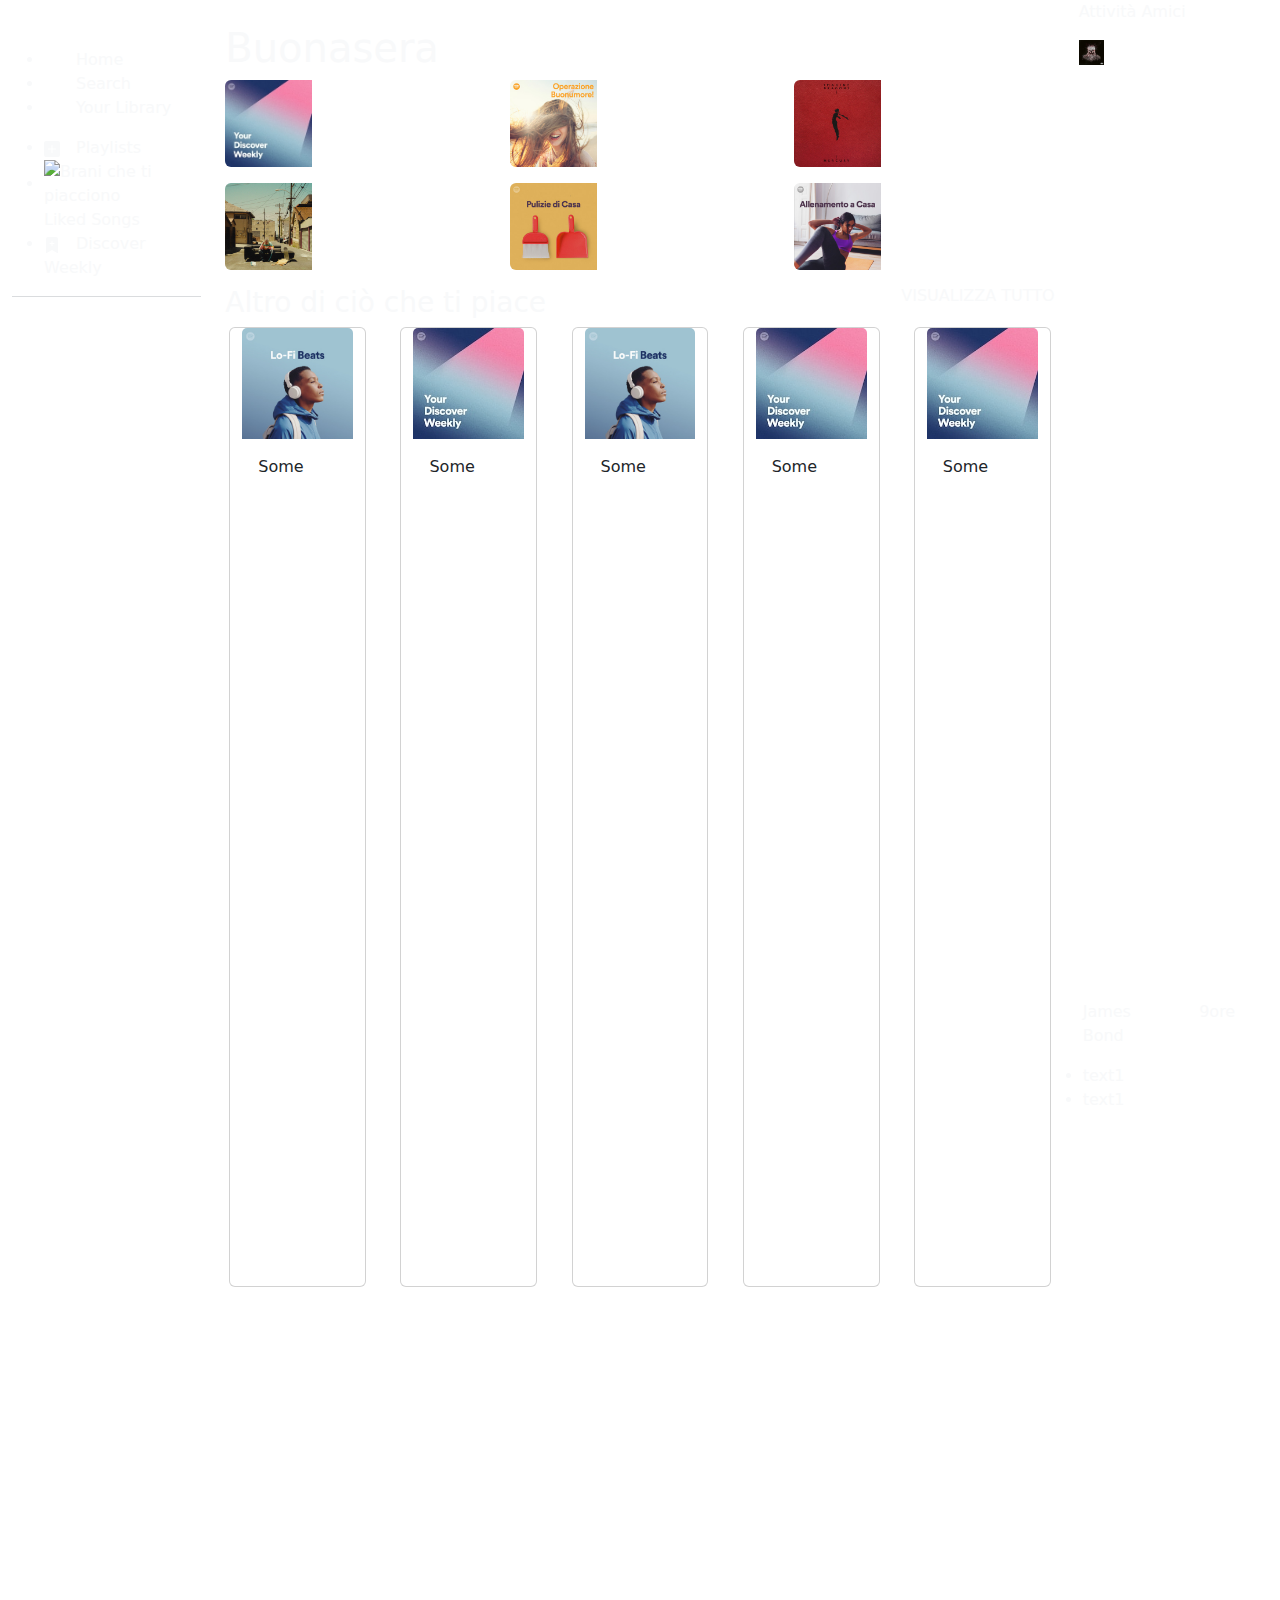
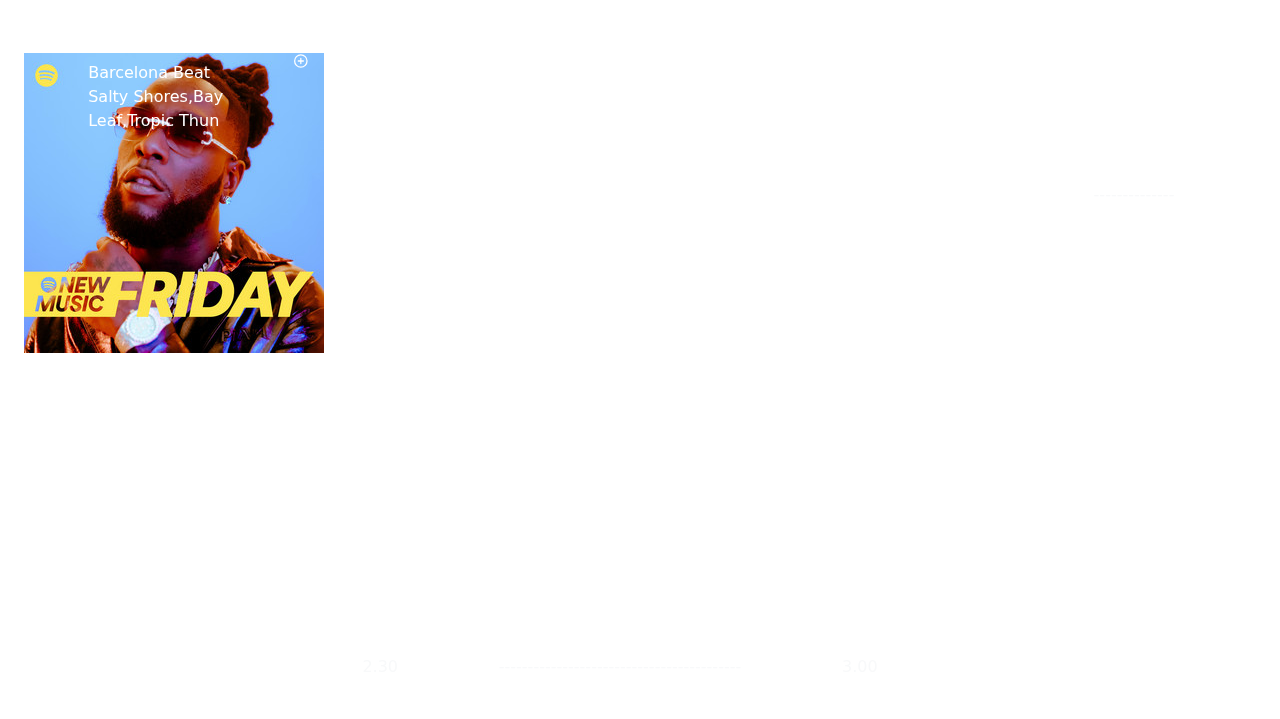
==== commit 6e95e203: "Update index.html" ====
--- a/index.html
+++ b/index.html
@@ -9,259 +9,312 @@
       integrity="sha384-QWTKZyjpPEjISv5WaRU9OFeRpok6YctnYmDr5pNlyT2bRjXh0JMhjY6hW+ALEwIH"
       crossorigin="anonymous"
     />
-    <link rel="stylesheet" href="./style.css" />
+    <link rel="stylesheet" href="./style.css">
     <title>Home Page</title>
   </head>
   <body>
-    <div id="page" class="container-fluid">
-      <div class="row">
-        <!-- Left Column -->
-        <div class="col-2 bg-black" id="columnSx">
-          <div>
-            <ul class="text-light">
-              <li>Home</li>
-              <li>Search</li>
-              <li>Your Library</li>
-            </ul>
-          </div>
-          <div>
-            <ul class="text-light">
-              <li>Playlists</li>
-              <li>Liked Songs</li>
-              <li>Discover Weekly</li>
-            </ul>
-          </div>
-          <hr class="text-secondary" />
+
+    <div id="page" class="container-fluid">                   <!-- ! INIZIO CONTENITORE 3 COLONNE PRINCIPALI -->
+
+        <div class="row">
+
+
+        <div class="col-2" id="collumnSx" >                                       <!-- ! INIZIO COLONNA SINISTRA -->
+            <div>                                   <!-- ? INIZIO MENU -->
+
+                <div class="mt-4">
+                    
+                    <ul class="text-light" id="ul1">
+                        <div>
+                            <svg xmlns="http://www.w3.org/2000/svg" width="16" height="16" fill="white" class="bi bi-three-dots" viewBox="0 0 16 16">
+                                <path d="M3 9.5a1.5 1.5 0 1 1 0-3 1.5 1.5 0 0 1 0 3m5 0a1.5 1.5 0 1 1 0-3 1.5 1.5 0 0 1 0 3m5 0a1.5 1.5 0 1 1 0-3 1.5 1.5 0 0 1 0 3"/>
+                              </svg>   
+                        </div>
+                        <li><span class="me-3"><svg data-encore-id="icon" width="16px" height="16px" role="img" fill="white" aria-hidden="true" class="Svg-sc-ytk21e-0 bneLcE home-icon QbaKKdcHNA2x3_YJvpYu" viewBox="0 0 24 24"><path d="M12.5 3.247a1 1 0 0 0-1 0L4 7.577V20h4.5v-6a1 1 0 0 1 1-1h5a1 1 0 0 1 1 1v6H20V7.577l-7.5-4.33zm-2-1.732a3 3 0 0 1 3 0l7.5 4.33a2 2 0 0 1 1 1.732V21a1 1 0 0 1-1 1h-6.5a1 1 0 0 1-1-1v-6h-3v6a1 1 0 0 1-1 1H3a1 1 0 0 1-1-1V7.577a2 2 0 0 1 1-1.732l7.5-4.33z"></path></svg></span>Home</li>
+                        <li><span class="me-3"><svg data-encore-id="icon"  width="16px" height="16px" role="img" fill="white" role="img" aria-hidden="true" class="Svg-sc-ytk21e-0 bneLcE search-icon QbaKKdcHNA2x3_YJvpYu" viewBox="0 0 24 24"><path d="M10.533 1.27893C5.35215 1.27893 1.12598 5.41887 1.12598 10.5579C1.12598 15.697 5.35215 19.8369 10.533 19.8369C12.767 19.8369 14.8235 19.0671 16.4402 17.7794L20.7929 22.132C21.1834 22.5226 21.8166 22.5226 22.2071 22.132C22.5976 21.7415 22.5976 21.1083 22.2071 20.7178L17.8634 16.3741C19.1616 14.7849 19.94 12.7634 19.94 10.5579C19.94 5.41887 15.7138 1.27893 10.533 1.27893ZM3.12598 10.5579C3.12598 6.55226 6.42768 3.27893 10.533 3.27893C14.6383 3.27893 17.94 6.55226 17.94 10.5579C17.94 14.5636 14.6383 17.8369 10.533 17.8369C6.42768 17.8369 3.12598 14.5636 3.12598 10.5579Z"></path></svg></span>Search</li>
+                        <li><span class="me-3"><svg data-encore-id="icon" width="16px" height="16px" fill="white" role="img" aria-hidden="true" viewBox="0 0 24 24" class="Svg-sc-ytk21e-0 bneLcE"><path d="M14.5 2.134a1 1 0 0 1 1 0l6 3.464a1 1 0 0 1 .5.866V21a1 1 0 0 1-1 1h-6a1 1 0 0 1-1-1V3a1 1 0 0 1 .5-.866zM16 4.732V20h4V7.041l-4-2.309zM3 22a1 1 0 0 1-1-1V3a1 1 0 0 1 2 0v18a1 1 0 0 1-1 1zm6 0a1 1 0 0 1-1-1V3a1 1 0 0 1 2 0v18a1 1 0 0 1-1 1z"></path></svg></span>Your Library</li> 
+                </div>
+                <div>
+                    <ul class="text-light" id="ul1">
+                        <li><span class="me-3"><svg xmlns="http://www.w3.org/2000/svg" width="16" height="16" fill="currentColor" class="bi bi-plus-square-fill" viewBox="0 0 16 16">
+                            <path d="M2 0a2 2 0 0 0-2 2v12a2 2 0 0 0 2 2h12a2 2 0 0 0 2-2V2a2 2 0 0 0-2-2zm6.5 4.5v3h3a.5.5 0 0 1 0 1h-3v3a.5.5 0 0 1-1 0v-3h-3a.5.5 0 0 1 0-1h3v-3a.5.5 0 0 1 1 0"/>
+                          </svg></span>Playlists</li>
+                        <li><span class="me-3"><img aria-hidden="true" width="16px" height="16px" draggable="false" loading="eager" src="https://misc.scdn.co/liked-songs/liked-songs-64.png" data-testid="entity-image" alt="Brani che ti piacciono" class="mMx2LUixlnN_Fu45JpFB iJp40IxKg6emF6KYJ414 yOKoknIYYzAE90pe7_SE Yn2Ei5QZn19gria6LjZj" srcset="https://misc.scdn.co/liked-songs/liked-songs-64.png 32w, https://misc.scdn.co/liked-songs/liked-songs-64.png 64w"></span>Liked Songs</li>
+                        <li><span class="me-3"><svg xmlns="http://www.w3.org/2000/svg" width="16" height="16" fill="currentColor" class="bi bi-bookmark-plus-fill" viewBox="0 0 16 16">
+                            <path fill-rule="evenodd" d="M2 15.5V2a2 2 0 0 1 2-2h8a2 2 0 0 1 2 2v13.5a.5.5 0 0 1-.74.439L8 13.069l-5.26 2.87A.5.5 0 0 1 2 15.5m6.5-11a.5.5 0 0 0-1 0V6H6a.5.5 0 0 0 0 1h1.5v1.5a.5.5 0 0 0 1 0V7H10a.5.5 0 0 0 0-1H8.5z"/>
+                          </svg></span>Discover Weekly</li>
+                    </ul>
+                </div>
+                <hr class="text-secondary"> 
+
+            </div>                                  <!-- ? FINE MENU -->
+            <div>                                   <!-- ? JS -->
+
+            </div>                                  <!-- ? JS --> 
+        </div>                                      <!-- ! INIZIO COLONNA SINISTRA -->
+        <div class="col-8 text-light" id="collumnCentr">           <!-- ! INIZIO COLONNA CENTRALE -->
+
+            <div>                                   <!-- ? INIZIO BAR INIZIALE-->
+                <div>                               <!-- ?SVG FRECCE-->
+
+                </div>                              <!-- ?SVG FRECCE-->
+
+                <div>                               <!-- ? INIZIO DROPDOWN-->
+
+                </div>                              <!-- ? FINE DROPDOWN-->
+
+                <div>
+                    <div> <!-- ? img -->
+                        <img src="" alt="">
+                    </div> <!-- ? img -->
+                    <div>
+                        <div></div>
+                        <div>
+                            <div></div>
+                            <div></div>
+                        </div>
+                        <div></div>
+                        <div></div>
+                        <div>
+                            <div></div>
+                            <div></div>
+                            <div></div>
+                        </div>
+                    </div>
+                </div>
+            </div>                                  <!-- ? FINE BAR INIZIALE-->
+
+            <div>
+                <h1>Buonasera</h1>
+            </div>
+
+            <div id="sixCards" class="row d-flex justify-content-between" >                <!-- !INIZIO 6 CARDS -->
+
+              <div class="container mb-3 col-4 " id="card6">
+                <div class="row g-0">
+                  <div class="col-md-4" id="imgSix">
+                    <img src="./assets/imgs/search/image-1.jpeg" class="img-fluid rounded-start" alt="...">
+                  </div>
+                  <div class="col-md-8">
+                    <div class="card-body">
+                      <h5 class="card-title">Card title</h5>
+                      <p class="card-text"></p>
+                      <p class="card-text"><small class="text-body-secondary"></small></p>
+                    </div>
+                  </div>
+                </div>
+              </div>
+
+                  <div class="container mb-3 col-4" id="card6">
+                    <div class="row g-0">
+                      <div class="col-md-4" id="imgSix">
+                        <img src="./assets/imgs/main/image-10.jpg" class="img-fluid rounded-start" alt="...">
+                      </div>
+                      <div class="col-md-8">
+                        <div class="card-body">
+                          <h5 class="card-title">Card title</h5>
+                          <p class="card-text"></p>
+                          <p class="card-text"><small class="text-body-secondary"></small></p>
+                        </div>
+                      </div>
+                    </div>
+                  </div>
+
+                  <div class="container mb-3 col-4" id="card6">
+                    <div class="row g-0">
+                      <div class="col-md-4" id="imgSix">
+                        <img src="./assets/imgs/main/image-11.jpg" class="img-fluid rounded-start" alt="...">
+                      </div>
+                      <div class="col-md-8">
+                        <div class="card-body">
+                          <h5 class="card-title">Card title</h5>
+                          <p class="card-text"></p>
+                          <p class="card-text"><small class="text-body-secondary"></small></p>
+                        </div>
+                      </div>
+                    </div>
+                  </div>
+
+                  <div class="container mb-3 col-4" id="card6">
+                    <div class="row g-0">
+                      <div class="col-md-4" id="imgSix">
+                        <img src="./assets/imgs/main/image-12.jpg" class="img-fluid rounded-start ms-auto" alt="...">
+                      </div>
+                      <div class="col-md-8">
+                        <div class="card-body">
+                          <h5 class="card-title">Card title</h5>
+                          <p class="card-text"></p>
+                          <p class="card-text"><small class="text-body-secondary"></small></p>
+                        </div>
+                      </div>
+                    </div>
+                  </div>
+
+                  <div class="container mb-3 col-4" id="card6">
+                    <div class="row g-0">
+                      <div class="col-md-4" id="imgSix">
+                        <img src="./assets/imgs/main/image-13.jpg" class="img-fluid rounded-start ms-auto" alt="...">
+                      </div>
+                      <div class="col-md-8">
+                        <div class="card-body">
+                          <h5 class="card-title">Card title</h5>
+                          <p class="card-text"></p>
+                          <p class="card-text"><small class="text-body-secondary"></small></p>
+                        </div>
+                      </div>
+                    </div>
+                  </div>
+
+                  <div class="container mb-3 col-4" id="card6">
+                    <div class="row g-0">
+                      <div class="col-md-4" id="imgSix">
+                        <img src="./assets/imgs/main/image-14.jpg" class="img-fluid rounded-start" alt="...">
+                      </div>
+                      <div class="col-md-8">
+                        <div class="card-body">
+                          <h5 class="card-title">Card title</h5>
+                          <p class="card-text"></p>
+                          <p class="card-text"><small class="text-body-secondary"></small></p>
+                        </div>
+                      </div>
+                    </div>
+                  </div>
+
+                  
+
+            </div>                  <!-- !!!!!!!!!!!!!!!!!!!!!!!!!!!!!!!!!!!!!!!!!!!!!!!!!!!!!!!!!!!!FINE 6 CARDS ------------------------------------------------------------>
+
+            <div class="d-flex justify-content-between">
+                <div>
+                    <h3>Altro di ciò che ti piace</h3>
+                </div>
+                <div>
+                    <h6>VISUALIZZA TUTTO</h6>
+                </div>
+            </div>
+
+            
+              <div class="row d-flex justify-content-between mx-1">                                               <!-- !5 CARDS -->
+                  <div class="card col-2 " id="card5">
+                      <img src="./assets/imgs/search/image-10.jpg" class="card-img-top" alt="...">
+                      <div class="card-body">
+                        <p class="card-text">Some</p>
+                      </div>
+                    </div>
+          
+          
+                    <div class="card col-2 " id="card5">
+                      <img src="./assets/imgs/search/image-1.jpeg" class="card-img-top" alt="...">
+                      <div class="card-body">
+                        <p class="card-text">Some</p>
+                      </div>
+                    </div>
+
+                    <div class="card col-2 " id="card5">
+                      <img src="./assets/imgs/search/image-10.jpg" class="card-img-top" alt="...">
+                      <div class="card-body">
+                        <p class="card-text">Some</p>
+                      </div>
+                    </div>
+          
+          
+                    <div class="card col-2 " id="card5">
+                      <img src="./assets/imgs/search/image-1.jpeg" class="card-img-top" alt="...">
+                      <div class="card-body">
+                        <p class="card-text">Some</p>
+                      </div>
+                    </div>
+
+                    <div class="card col-2 " id="card5">
+                      <img src="./assets/imgs/search/image-1.jpeg" class="card-img-top" alt="...">
+                      <div class="card-body">
+                        <p class="card-text">Some</p>
+                      </div>
+                    </div>
+              </div>
+
+        </div>                                      <!-- ! FINE COLONNA CENTRALE -->
+        <div class="col-2 text-light" id="collumnDx">                                    <!-- ! INIZIO COLONNA DESTRA -->
+
+            <div>
+                <p>Attività Amici</p>
+                <div>
+                    <!-- **due svg -->
+                </div>
+            </div>
+                <div id="friends" class="w-75">
+                    <div class="col-2">
+                        <img src="./assets/imgs/main/image-1.jpg" alt="" width="25px">
+                    </div>
+                <div class="row d-flex justify-content-between">
+                    <div class="col-4 w-75 px-3">
+                    <p>James Bond</p>
+                    <div class="row d-flex justify-content-between">
+                    <ul class="ul2">
+                        <li>text1</li>
+                        <li>text1</li>
+                    </ul>
+                </div>
+            </div>
+                <div class="col-3 px-2">
+                    <p>9ore</p>
+                </div>
         </div>
-
-        <!-- Center Column -->
-        <div class="col-8 bg-dark g-0">
-          <div class="bg-test">
-            <div>
-              <span>
-                <svg
-                  xmlns="http://www.w3.org/2000/svg"
-                  width="25"
-                  height="26"
-                  fill="currentColor"
-                  class="bi bi-chevron-left"
-                  viewBox="0 0 16 16"
-                >
-                  <path
-                    fill-rule="evenodd"
-                    d="M11.354 1.646a.5.5 0 0 1 0 .708L5.707 8l5.647 5.646a.5.5 0 0 1-.708.708l-6-6a.5.5 0 0 1 0-.708l6-6a.5.5 0 0 1 .708 0"
-                  />
+                
+
+            </div>                                                                  <!-- ! FINE COLONNA DESTRA -->
+    </div>
+    </div>                                          <!-- ! FINE CONTENITORE 3 COLONNE PRINCIPALI -->
+
+
+    <div>                                           <!-- ! INIZIO BAR MUSIC -->     
+      <nav class="navbar sticky-bottom">
+        <div class="container-fluid">
+          <div class="col-3 row d-flex justify-content-between"> <!-- **PARTE SINISTRA  da mettere in riga -->
+            <div class="img-bar col-1 d-flex align-items-start"> <!-- ?IMG -->
+              <img class="img-music"  src="./assets/imgs/main/image-17.jpg" alt="">
+            </div><!-- ?IMG -->
+
+            <div class="col-7 gx-4 mt-2 ge-0"><!-- ?SONG -->
+              <p class="text-white">Barcelona Beat <br> Salty Shores,Bay Leaf,Tropic Thun</p>
+            </div><!-- ?SONG -->
+            <svg data-encore-id="icon" width="16px" height="16px" fill="white" role="img" aria-hidden="true" viewBox="0 0 16 16" class="Svg-sc-ytk21e-0 dYnaPI col-1 ps-0 ms-0"><path d="M8 1.5a6.5 6.5 0 1 0 0 13 6.5 6.5 0 0 0 0-13zM0 8a8 8 0 1 1 16 0A8 8 0 0 1 0 8z"></path><path d="M11.75 8a.75.75 0 0 1-.75.75H8.75V11a.75.75 0 0 1-1.5 0V8.75H5a.75.75 0 0 1 0-1.5h2.25V5a.75.75 0 0 1 1.5 0v2.25H11a.75.75 0 0 1 .75.75z"></path></svg>
+          </div><!-- **PARTE SINISTRA  -->
+
+          <div class="col-6 d-flex flex-column mb-3"> <!-- **PARTE CENTRALE da mettere in colonna--> 
+            <div class="col-12 d-flex justify-content-center"> <!-- ?PARTE SUPERIORE -->
+              <div class="col-1"> <!-- TODO 2 SVG INIZIALI -->
+                <svg data-encore-id="icon" role="img" aria-hidden="true" width="16px" height="16px" fill="white" viewBox="0 0 16 16" class="Svg-sc-ytk21e-0 dYnaPI me-3"><path d="M13.151.922a.75.75 0 1 0-1.06 1.06L13.109 3H11.16a3.75 3.75 0 0 0-2.873 1.34l-6.173 7.356A2.25 2.25 0 0 1 .39 12.5H0V14h.391a3.75 3.75 0 0 0 2.873-1.34l6.173-7.356a2.25 2.25 0 0 1 1.724-.804h1.947l-1.017 1.018a.75.75 0 0 0 1.06 1.06L15.98 3.75 13.15.922zM.391 3.5H0V2h.391c1.109 0 2.16.49 2.873 1.34L4.89 5.277l-.979 1.167-1.796-2.14A2.25 2.25 0 0 0 .39 3.5z"></path><path d="m7.5 10.723.98-1.167.957 1.14a2.25 2.25 0 0 0 1.724.804h1.947l-1.017-1.018a.75.75 0 1 1 1.06-1.06l2.829 2.828-2.829 2.828a.75.75 0 1 1-1.06-1.06L13.109 13H11.16a3.75 3.75 0 0 1-2.873-1.34l-.787-.938z"></path></svg>
+                <svg data-encore-id="icon" role="img" aria-hidden="true" viewBox="0 0 16 16" width="16px" height="16px" fill="white" class="Svg-sc-ytk21e-0 dYnaPI me-3"><path d="M3.3 1a.7.7 0 0 1 .7.7v5.15l9.95-5.744a.7.7 0 0 1 1.05.606v12.575a.7.7 0 0 1-1.05.607L4 9.149V14.3a.7.7 0 0 1-.7.7H1.7a.7.7 0 0 1-.7-.7V1.7a.7.7 0 0 1 .7-.7h1.6z"></path></svg>
+              </div> <!-- TODO 2 SVG INIZIALI -->
+                <svg xmlns="http://www.w3.org/2000/svg" width="35" height="35" fill="white" class="bi bi-play-circle-fill me-4" viewBox="0 0 16 16">
+                  <path d="M16 8A8 8 0 1 1 0 8a8 8 0 0 1 16 0M6.79 5.093A.5.5 0 0 0 6 5.5v5a.5.5 0 0 0 .79.407l3.5-2.5a.5.5 0 0 0 0-.814z"/>
                 </svg>
-                <svg
-                  xmlns="http://www.w3.org/2000/svg"
-                  width="25"
-                  height="26"
-                  fill="currentColor"
-                  class="bi bi-chevron-right"
-                  viewBox="0 0 16 16"
-                >
-                  <path
-                    fill-rule="evenodd"
-                    d="M4.646 1.646a.5.5 0 0 1 .708 0l6 6a.5.5 0 0 1 0 .708l-6 6a.5.5 0 0 1-.708-.708L10.293 8 4.646 2.354a.5.5 0 0 1 0-.708"
-                  />
-                </svg>
-              </span>
-            </div>
-            <!-- Content for the page -->
-            <div class="container">
-              <div class="cent">
-                <span>
-                  <svg
-                    xmlns="http://www.w3.org/2000/svg"
-                    x="0px"
-                    y="0px"
-                    width="30"
-                    height="50"
-                    viewBox="0 0 50 50"
-                    style="fill: #228be6"
-                  >
-                    <path
-                      d="M45.103,24.995l3.195-6.245l-5.892-3.807l-0.354-7.006l-7.006-0.35l-3.81-5.89l-6.242,3.2l-6.245-3.196l-3.806,5.893L7.938,7.948l-0.352,7.007l-5.89,3.81l3.2,6.242L1.702,31.25l5.892,3.807l0.354,7.006l7.006,0.35l3.81,5.891l6.242-3.2l6.245,3.195l3.806-5.893l7.005-0.354l0.352-7.006l5.89-3.81L45.103,24.995z M22.24,32.562l-6.82-6.819l2.121-2.121l4.732,4.731l10.202-9.888l2.088,2.154L22.24,32.562z"
-                    ></path>
-                  </svg>
-
-                  Artista verificato
-                </span>
-              </div>
-              <div class="centered">
-                <p class="text-1">Polyphia</p>
-                <span class="spect">3,433,158 ascoltatori mensili</span>
-              </div>
-            </div>
-          </div>
-          <span class="icona">
-            <div class="play-button">
-              <svg
-                xmlns="http://www.w3.org/2000/svg"
-                width="24"
-                height="24"
-                fill="currentColor"
-                class="play-icon"
-                viewBox="0 0 16 16"
-              >
-                <path
-                  d="M16 8a8 8 0 1 0-16 0 8 8 0 0 0 16 0zM6.271 5.055a.5.5 0 0 1 .469-.01l5 2.5a.5.5 0 0 1 0 .89l-5 2.5A.5.5 0 0 1 6 10.5V5.5a.5.5 0 0 1 .271-.445z"
-                />
-              </svg>
-            </div>
-
-            <path
-              d="M3 1.713a.7.7 0 0 1 1.05-.607l10.89 6.288a.7.7 0 0 1 0 1.212L4.05 14.894A.7.7 0 0 1 3 14.288V1.713z"
-            ></path>
-          </span>
-          <span class="button2"> FOLLOWING</span>
-          <svg
-            xmlns="http://www.w3.org/2000/svg"
-            width="16"
-            height="16"
-            fill="white"
-            class="bi bi-three-dots"
-            viewBox="0 0 16 16"
-          >
-            <path
-              d="M3 9.5a1.5 1.5 0 1 1 0-3 1.5 1.5 0 0 1 0 3m5 0a1.5 1.5 0 1 1 0-3 1.5 1.5 0 0 1 0 3m5 0a1.5 1.5 0 1 1 0-3 1.5 1.5 0 0 1 0 3"
-            ></path>
-          </svg>
-
-          <div class="container">
-            <div class="row">
-              <div class="col-7">
-                <p class="h4 text-white mt-4 ms-4">Popolari</p>
-                <ol class="ms-4 mt-3">
-                  <li class="mb-3 song-item">
-                    <img
-                      src="./assets/imgs/main/image-11.jpg"
-                      alt="Prima canzone"
-                    />
-                    <div class="details">
-                      <span>Prima canzone</span>
-                      <span class="ms-5">392,222,222 views</span>
-                      <span class="ms-3">3:18</span>
-                    </div>
-                  </li>
-                  <li class="mb-3 song-item">
-                    <img
-                      src="./assets/imgs/main/image-11.jpg"
-                      alt="Seconda canzone"
-                    />
-                    <div class="details">
-                      <span>Seconda canzone</span>
-                      <span class="ms-5">292,222,222 views</span>
-                      <span class="ms-3">4:10</span>
-                    </div>
-                  </li>
-                  <li class="mb-3 song-item">
-                    <img
-                      src="./assets/imgs/main/image-11.jpg"
-                      alt="Terza canzone"
-                    />
-                    <div class="details">
-                      <span>Terza canzone</span>
-                      <span class="ms-5">192,222,222 views</span>
-                      <span class="ms-3">2:45</span>
-                    </div>
-                  </li>
-                  <li class="mb-3 song-item">
-                    <img
-                      src="./assets/imgs/main/image-11.jpg"
-                      alt="Quarta canzone"
-                    />
-                    <div class="details">
-                      <span>Quarta canzone</span>
-                      <span class="ms-5">92,222,222 views</span>
-                      <span class="ms-3">3:55</span>
-                    </div>
-                  </li>
-                  <li class="mb-3 song-item">
-                    <img
-                      src="./assets/imgs/main/image-11.jpg"
-                      alt="Quinta canzone"
-                    />
-                    <div class="details">
-                      <span>Quinta canzone</span>
-                      <span class="ms-5">42,222,222 views</span>
-                      <span class="ms-3">4:05</span>
-                    </div>
-                  </li>
-                </ol>
-              </div>
-              <div class="col-5">
-                <p class="h4 text-white mt-4 ms-5">Brani che ti piacciono</p>
-                <p>
-                  <img
-                    class="img-fluid ms-5 mt-2"
-                    src="./assets/imgs/main/image-11.jpg"
-                    alt="Liked songs"
-                  />
-                  <span class="font-bold"> Hai messo mi piace a 11 brani </span>
-                </p>
-              </div>
-            </div>
-          </div>
+              
+              <div class="col-2"><!-- TODO 2 SVG FINALI -->
+                <svg data-encore-id="icon" role="img" aria-hidden="true" width="16" height="16" fill="white" viewBox="0 0 16 16" class="Svg-sc-ytk21e-0 dYnaPI me-3"><path d="M12.7 1a.7.7 0 0 0-.7.7v5.15L2.05 1.107A.7.7 0 0 0 1 1.712v12.575a.7.7 0 0 0 1.05.607L12 9.149V14.3a.7.7 0 0 0 .7.7h1.6a.7.7 0 0 0 .7-.7V1.7a.7.7 0 0 0-.7-.7h-1.6z"></path></svg>
+                <svg data-encore-id="icon" role="img" aria-hidden="true" width="16" height="16" fill="white" viewBox="0 0 16 16" class="Svg-sc-ytk21e-0 dYnaPI"><path d="M0 4.75A3.75 3.75 0 0 1 3.75 1h8.5A3.75 3.75 0 0 1 16 4.75v5a3.75 3.75 0 0 1-3.75 3.75H9.81l1.018 1.018a.75.75 0 1 1-1.06 1.06L6.939 12.75l2.829-2.828a.75.75 0 1 1 1.06 1.06L9.811 12h2.439a2.25 2.25 0 0 0 2.25-2.25v-5a2.25 2.25 0 0 0-2.25-2.25h-8.5A2.25 2.25 0 0 0 1.5 4.75v5A2.25 2.25 0 0 0 3.75 12H5v1.5H3.75A3.75 3.75 0 0 1 0 9.75v-5z"></path></svg>
+              </div><!-- TODO 2 SVG FINALI -->
+            </div> <!-- ?PARTE SUPERIORE -->
+            <div class="d-flex justify-content-around"><!-- ?PARTE INFERIORE -->
+              <div><p class="text-light">2.30</p></div>
+              <div><p class="text-light">------------------------------------------</p></div>
+              <div><p class="text-light">3.00</p></div>
+            </div><!-- ?PARTE INFERIORE -->
+          </div><!-- **PARTE CENTRALE -->
+          <div class="col-3 d-flex justify-content-center ms-3"> <!-- **PARTE DESTRA -->
+            <svg data-encore-id="icon" role="img" aria-hidden="true" width="16px" height="16px" fill="white" viewBox="0 0 16 16" class="Svg-sc-ytk21e-0 dYnaPI me-2"><path d="M11.196 8 6 5v6l5.196-3z"></path><path d="M15.002 1.75A1.75 1.75 0 0 0 13.252 0h-10.5a1.75 1.75 0 0 0-1.75 1.75v12.5c0 .966.783 1.75 1.75 1.75h10.5a1.75 1.75 0 0 0 1.75-1.75V1.75zm-1.75-.25a.25.25 0 0 1 .25.25v12.5a.25.25 0 0 1-.25.25h-10.5a.25.25 0 0 1-.25-.25V1.75a.25.25 0 0 1 .25-.25h10.5z"></path></svg>
+            <svg data-encore-id="icon" role="img" aria-hidden="true" width="16px" height="16px" fill="white" viewBox="0 0 16 16" class="Svg-sc-ytk21e-0 dYnaPI me-2"><path d="M15 15H1v-1.5h14V15zm0-4.5H1V9h14v1.5zm-14-7A2.5 2.5 0 0 1 3.5 1h9a2.5 2.5 0 0 1 0 5h-9A2.5 2.5 0 0 1 1 3.5zm2.5-1a1 1 0 0 0 0 2h9a1 1 0 1 0 0-2h-9z"></path></svg>
+            <svg data-encore-id="icon" role="img" aria-hidden="true" width="16px" height="16px" fill="white" viewBox="0 0 16 16" class="Svg-sc-ytk21e-0 dYnaPI me-2"><path d="M2 3.75C2 2.784 2.784 2 3.75 2h8.5c.966 0 1.75.784 1.75 1.75v6.5A1.75 1.75 0 0 1 12.25 12h-8.5A1.75 1.75 0 0 1 2 10.25v-6.5zm1.75-.25a.25.25 0 0 0-.25.25v6.5c0 .138.112.25.25.25h8.5a.25.25 0 0 0 .25-.25v-6.5a.25.25 0 0 0-.25-.25h-8.5zM.25 15.25A.75.75 0 0 1 1 14.5h14a.75.75 0 0 1 0 1.5H1a.75.75 0 0 1-.75-.75z"></path></svg>
+            <svg data-encore-id="icon" role="presentation" aria-label="Volume medio" width="16px" height="16px" fill="white" aria-hidden="true" id="volume-icon me-2" viewBox="0 0 16 16" class="Svg-sc-ytk21e-0 kcUFwU"><path d="M9.741.85a.75.75 0 0 1 .375.65v13a.75.75 0 0 1-1.125.65l-6.925-4a3.642 3.642 0 0 1-1.33-4.967 3.639 3.639 0 0 1 1.33-1.332l6.925-4a.75.75 0 0 1 .75 0zm-6.924 5.3a2.139 2.139 0 0 0 0 3.7l5.8 3.35V2.8l-5.8 3.35zm8.683 6.087a4.502 4.502 0 0 0 0-8.474v1.65a2.999 2.999 0 0 1 0 5.175v1.649z"></path></svg>
+           <p class="text-light">--------------</p>
+            <svg data-encore-id="icon" role="img" aria-hidden="true" viewBox="0 0 16 16" width="16px" height="16px" fill="white" class="Svg-sc-ytk21e-0 dYnaPI ms-2"><path d="M6.53 9.47a.75.75 0 0 1 0 1.06l-2.72 2.72h1.018a.75.75 0 0 1 0 1.5H1.25v-3.579a.75.75 0 0 1 1.5 0v1.018l2.72-2.72a.75.75 0 0 1 1.06 0zm2.94-2.94a.75.75 0 0 1 0-1.06l2.72-2.72h-1.018a.75.75 0 1 1 0-1.5h3.578v3.579a.75.75 0 0 1-1.5 0V3.81l-2.72 2.72a.75.75 0 0 1-1.06 0z"></path></svg>
+          
+          </div><!-- **PARTE DESTRA -->
         </div>
-
-        <!-- Right Column -->
-        <div class="col-2 bg-black">
-          <div>
-            <p>Attività Amici</p>
-            <div>
-              <!-- Insert SVGs here -->
-            </div>
-          </div>
-          <div>
-            <div><!-- SVG here --></div>
-            <div>
-              <p>TXT</p>
-              <nav>
-                <ol class="breadcrumb">
-                  <li class="breadcrumb-item"><a href="#">Txt1</a></li>
-                  <li class="breadcrumb-item active" aria-current="page">
-                    Txt2
-                  </li>
-                </ol>
-              </nav>
-            </div>
-            <div><p>9 ore</p></div>
-          </div>
-          <div>
-            <div><!-- SVG here --></div>
-            <div>
-              <p>TXT</p>
-              <nav>
-                <ol class="breadcrumb">
-                  <li class="breadcrumb-item"><a href="#">Txt1</a></li>
-                  <li class="breadcrumb-item active" aria-current="page">
-                    Txt2
-                  </li>
-                </ol>
-              </nav>
-            </div>
-            <div>
-              <div><!-- SVG here --></div>
-              <div>
-                <p>TXT</p>
-                <nav>
-                  <ol class="breadcrumb">
-                    <li class="breadcrumb-item"><a href="#">Txt1</a></li>
-                    <li class="breadcrumb-item active" aria-current="page">
-                      Txt2
-                    </li>
-                  </ol>
-                </nav>
-              </div>
-            </div>
-          </div>
-        </div>
-      </div>
-    </div>
-
-    <div>
-      <!-- Music bar content goes here -->
-    </div>
+      </nav>
+
+    </div>                                          <!-- ! FINE BAR MUSIC -->    
+
   </body>
 </html>
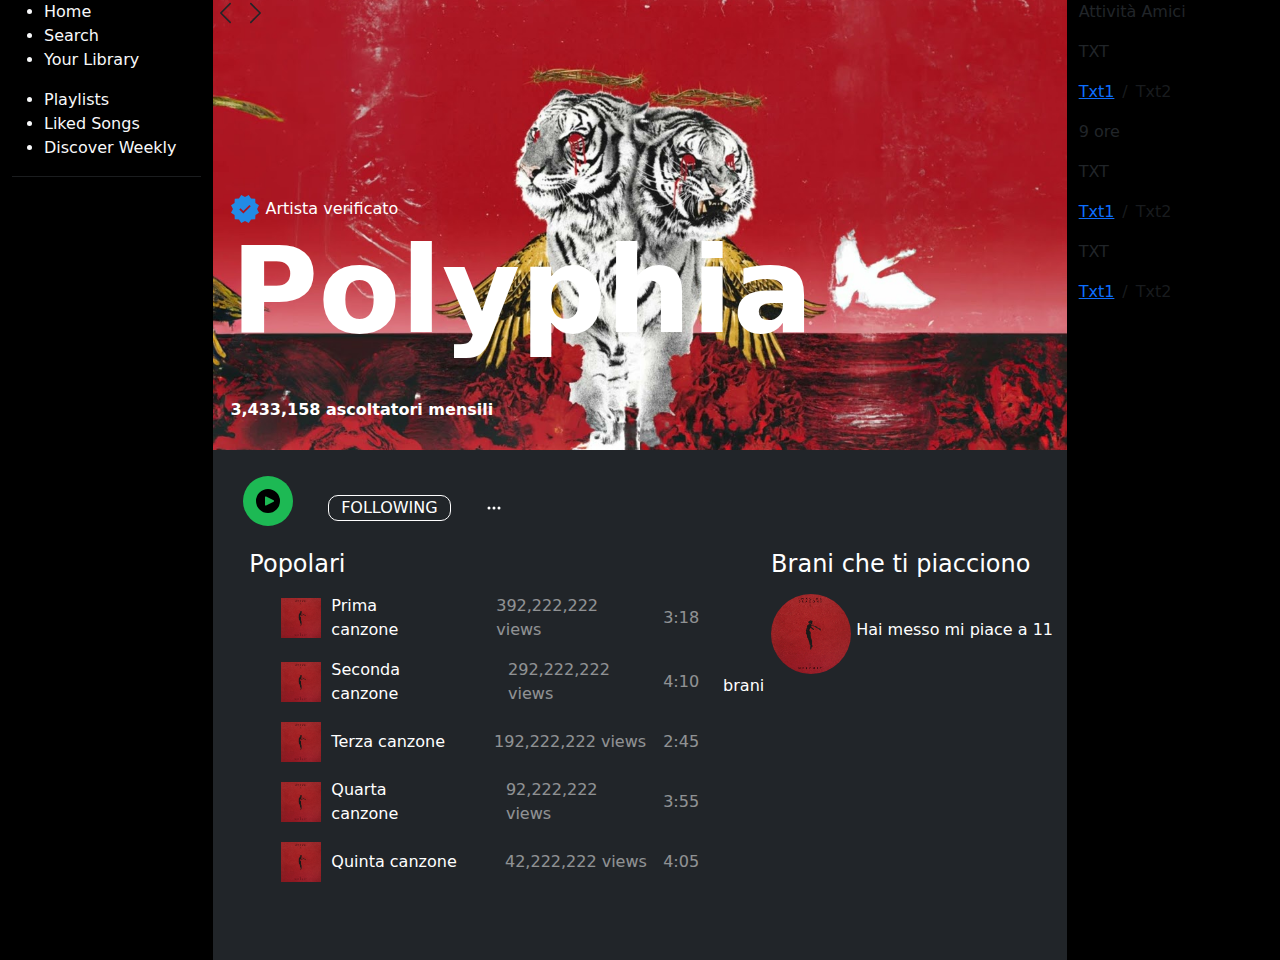
==== commit 66a87df7: "Merge branch 'simone' into Mattia" ====
--- a/index.html
+++ b/index.html
@@ -9,312 +9,259 @@
       integrity="sha384-QWTKZyjpPEjISv5WaRU9OFeRpok6YctnYmDr5pNlyT2bRjXh0JMhjY6hW+ALEwIH"
       crossorigin="anonymous"
     />
-    <link rel="stylesheet" href="./style.css">
+    <link rel="stylesheet" href="./style.css" />
     <title>Home Page</title>
   </head>
   <body>
-
-    <div id="page" class="container-fluid">                   <!-- ! INIZIO CONTENITORE 3 COLONNE PRINCIPALI -->
-
-        <div class="row">
-
-
-        <div class="col-2" id="collumnSx" >                                       <!-- ! INIZIO COLONNA SINISTRA -->
-            <div>                                   <!-- ? INIZIO MENU -->
-
-                <div class="mt-4">
-                    
-                    <ul class="text-light" id="ul1">
-                        <div>
-                            <svg xmlns="http://www.w3.org/2000/svg" width="16" height="16" fill="white" class="bi bi-three-dots" viewBox="0 0 16 16">
-                                <path d="M3 9.5a1.5 1.5 0 1 1 0-3 1.5 1.5 0 0 1 0 3m5 0a1.5 1.5 0 1 1 0-3 1.5 1.5 0 0 1 0 3m5 0a1.5 1.5 0 1 1 0-3 1.5 1.5 0 0 1 0 3"/>
-                              </svg>   
-                        </div>
-                        <li><span class="me-3"><svg data-encore-id="icon" width="16px" height="16px" role="img" fill="white" aria-hidden="true" class="Svg-sc-ytk21e-0 bneLcE home-icon QbaKKdcHNA2x3_YJvpYu" viewBox="0 0 24 24"><path d="M12.5 3.247a1 1 0 0 0-1 0L4 7.577V20h4.5v-6a1 1 0 0 1 1-1h5a1 1 0 0 1 1 1v6H20V7.577l-7.5-4.33zm-2-1.732a3 3 0 0 1 3 0l7.5 4.33a2 2 0 0 1 1 1.732V21a1 1 0 0 1-1 1h-6.5a1 1 0 0 1-1-1v-6h-3v6a1 1 0 0 1-1 1H3a1 1 0 0 1-1-1V7.577a2 2 0 0 1 1-1.732l7.5-4.33z"></path></svg></span>Home</li>
-                        <li><span class="me-3"><svg data-encore-id="icon"  width="16px" height="16px" role="img" fill="white" role="img" aria-hidden="true" class="Svg-sc-ytk21e-0 bneLcE search-icon QbaKKdcHNA2x3_YJvpYu" viewBox="0 0 24 24"><path d="M10.533 1.27893C5.35215 1.27893 1.12598 5.41887 1.12598 10.5579C1.12598 15.697 5.35215 19.8369 10.533 19.8369C12.767 19.8369 14.8235 19.0671 16.4402 17.7794L20.7929 22.132C21.1834 22.5226 21.8166 22.5226 22.2071 22.132C22.5976 21.7415 22.5976 21.1083 22.2071 20.7178L17.8634 16.3741C19.1616 14.7849 19.94 12.7634 19.94 10.5579C19.94 5.41887 15.7138 1.27893 10.533 1.27893ZM3.12598 10.5579C3.12598 6.55226 6.42768 3.27893 10.533 3.27893C14.6383 3.27893 17.94 6.55226 17.94 10.5579C17.94 14.5636 14.6383 17.8369 10.533 17.8369C6.42768 17.8369 3.12598 14.5636 3.12598 10.5579Z"></path></svg></span>Search</li>
-                        <li><span class="me-3"><svg data-encore-id="icon" width="16px" height="16px" fill="white" role="img" aria-hidden="true" viewBox="0 0 24 24" class="Svg-sc-ytk21e-0 bneLcE"><path d="M14.5 2.134a1 1 0 0 1 1 0l6 3.464a1 1 0 0 1 .5.866V21a1 1 0 0 1-1 1h-6a1 1 0 0 1-1-1V3a1 1 0 0 1 .5-.866zM16 4.732V20h4V7.041l-4-2.309zM3 22a1 1 0 0 1-1-1V3a1 1 0 0 1 2 0v18a1 1 0 0 1-1 1zm6 0a1 1 0 0 1-1-1V3a1 1 0 0 1 2 0v18a1 1 0 0 1-1 1z"></path></svg></span>Your Library</li> 
-                </div>
-                <div>
-                    <ul class="text-light" id="ul1">
-                        <li><span class="me-3"><svg xmlns="http://www.w3.org/2000/svg" width="16" height="16" fill="currentColor" class="bi bi-plus-square-fill" viewBox="0 0 16 16">
-                            <path d="M2 0a2 2 0 0 0-2 2v12a2 2 0 0 0 2 2h12a2 2 0 0 0 2-2V2a2 2 0 0 0-2-2zm6.5 4.5v3h3a.5.5 0 0 1 0 1h-3v3a.5.5 0 0 1-1 0v-3h-3a.5.5 0 0 1 0-1h3v-3a.5.5 0 0 1 1 0"/>
-                          </svg></span>Playlists</li>
-                        <li><span class="me-3"><img aria-hidden="true" width="16px" height="16px" draggable="false" loading="eager" src="https://misc.scdn.co/liked-songs/liked-songs-64.png" data-testid="entity-image" alt="Brani che ti piacciono" class="mMx2LUixlnN_Fu45JpFB iJp40IxKg6emF6KYJ414 yOKoknIYYzAE90pe7_SE Yn2Ei5QZn19gria6LjZj" srcset="https://misc.scdn.co/liked-songs/liked-songs-64.png 32w, https://misc.scdn.co/liked-songs/liked-songs-64.png 64w"></span>Liked Songs</li>
-                        <li><span class="me-3"><svg xmlns="http://www.w3.org/2000/svg" width="16" height="16" fill="currentColor" class="bi bi-bookmark-plus-fill" viewBox="0 0 16 16">
-                            <path fill-rule="evenodd" d="M2 15.5V2a2 2 0 0 1 2-2h8a2 2 0 0 1 2 2v13.5a.5.5 0 0 1-.74.439L8 13.069l-5.26 2.87A.5.5 0 0 1 2 15.5m6.5-11a.5.5 0 0 0-1 0V6H6a.5.5 0 0 0 0 1h1.5v1.5a.5.5 0 0 0 1 0V7H10a.5.5 0 0 0 0-1H8.5z"/>
-                          </svg></span>Discover Weekly</li>
-                    </ul>
-                </div>
-                <hr class="text-secondary"> 
-
-            </div>                                  <!-- ? FINE MENU -->
-            <div>                                   <!-- ? JS -->
-
-            </div>                                  <!-- ? JS --> 
-        </div>                                      <!-- ! INIZIO COLONNA SINISTRA -->
-        <div class="col-8 text-light" id="collumnCentr">           <!-- ! INIZIO COLONNA CENTRALE -->
-
-            <div>                                   <!-- ? INIZIO BAR INIZIALE-->
-                <div>                               <!-- ?SVG FRECCE-->
-
-                </div>                              <!-- ?SVG FRECCE-->
-
-                <div>                               <!-- ? INIZIO DROPDOWN-->
-
-                </div>                              <!-- ? FINE DROPDOWN-->
-
-                <div>
-                    <div> <!-- ? img -->
-                        <img src="" alt="">
-                    </div> <!-- ? img -->
-                    <div>
-                        <div></div>
-                        <div>
-                            <div></div>
-                            <div></div>
-                        </div>
-                        <div></div>
-                        <div></div>
-                        <div>
-                            <div></div>
-                            <div></div>
-                            <div></div>
-                        </div>
-                    </div>
-                </div>
-            </div>                                  <!-- ? FINE BAR INIZIALE-->
-
-            <div>
-                <h1>Buonasera</h1>
-            </div>
-
-            <div id="sixCards" class="row d-flex justify-content-between" >                <!-- !INIZIO 6 CARDS -->
-
-              <div class="container mb-3 col-4 " id="card6">
-                <div class="row g-0">
-                  <div class="col-md-4" id="imgSix">
-                    <img src="./assets/imgs/search/image-1.jpeg" class="img-fluid rounded-start" alt="...">
-                  </div>
-                  <div class="col-md-8">
-                    <div class="card-body">
-                      <h5 class="card-title">Card title</h5>
-                      <p class="card-text"></p>
-                      <p class="card-text"><small class="text-body-secondary"></small></p>
-                    </div>
-                  </div>
-                </div>
-              </div>
-
-                  <div class="container mb-3 col-4" id="card6">
-                    <div class="row g-0">
-                      <div class="col-md-4" id="imgSix">
-                        <img src="./assets/imgs/main/image-10.jpg" class="img-fluid rounded-start" alt="...">
-                      </div>
-                      <div class="col-md-8">
-                        <div class="card-body">
-                          <h5 class="card-title">Card title</h5>
-                          <p class="card-text"></p>
-                          <p class="card-text"><small class="text-body-secondary"></small></p>
-                        </div>
-                      </div>
-                    </div>
-                  </div>
-
-                  <div class="container mb-3 col-4" id="card6">
-                    <div class="row g-0">
-                      <div class="col-md-4" id="imgSix">
-                        <img src="./assets/imgs/main/image-11.jpg" class="img-fluid rounded-start" alt="...">
-                      </div>
-                      <div class="col-md-8">
-                        <div class="card-body">
-                          <h5 class="card-title">Card title</h5>
-                          <p class="card-text"></p>
-                          <p class="card-text"><small class="text-body-secondary"></small></p>
-                        </div>
-                      </div>
-                    </div>
-                  </div>
-
-                  <div class="container mb-3 col-4" id="card6">
-                    <div class="row g-0">
-                      <div class="col-md-4" id="imgSix">
-                        <img src="./assets/imgs/main/image-12.jpg" class="img-fluid rounded-start ms-auto" alt="...">
-                      </div>
-                      <div class="col-md-8">
-                        <div class="card-body">
-                          <h5 class="card-title">Card title</h5>
-                          <p class="card-text"></p>
-                          <p class="card-text"><small class="text-body-secondary"></small></p>
-                        </div>
-                      </div>
-                    </div>
-                  </div>
-
-                  <div class="container mb-3 col-4" id="card6">
-                    <div class="row g-0">
-                      <div class="col-md-4" id="imgSix">
-                        <img src="./assets/imgs/main/image-13.jpg" class="img-fluid rounded-start ms-auto" alt="...">
-                      </div>
-                      <div class="col-md-8">
-                        <div class="card-body">
-                          <h5 class="card-title">Card title</h5>
-                          <p class="card-text"></p>
-                          <p class="card-text"><small class="text-body-secondary"></small></p>
-                        </div>
-                      </div>
-                    </div>
-                  </div>
-
-                  <div class="container mb-3 col-4" id="card6">
-                    <div class="row g-0">
-                      <div class="col-md-4" id="imgSix">
-                        <img src="./assets/imgs/main/image-14.jpg" class="img-fluid rounded-start" alt="...">
-                      </div>
-                      <div class="col-md-8">
-                        <div class="card-body">
-                          <h5 class="card-title">Card title</h5>
-                          <p class="card-text"></p>
-                          <p class="card-text"><small class="text-body-secondary"></small></p>
-                        </div>
-                      </div>
-                    </div>
-                  </div>
-
-                  
-
-            </div>                  <!-- !!!!!!!!!!!!!!!!!!!!!!!!!!!!!!!!!!!!!!!!!!!!!!!!!!!!!!!!!!!!FINE 6 CARDS ------------------------------------------------------------>
-
-            <div class="d-flex justify-content-between">
-                <div>
-                    <h3>Altro di ciò che ti piace</h3>
-                </div>
-                <div>
-                    <h6>VISUALIZZA TUTTO</h6>
-                </div>
-            </div>
-
-            
-              <div class="row d-flex justify-content-between mx-1">                                               <!-- !5 CARDS -->
-                  <div class="card col-2 " id="card5">
-                      <img src="./assets/imgs/search/image-10.jpg" class="card-img-top" alt="...">
-                      <div class="card-body">
-                        <p class="card-text">Some</p>
-                      </div>
-                    </div>
-          
-          
-                    <div class="card col-2 " id="card5">
-                      <img src="./assets/imgs/search/image-1.jpeg" class="card-img-top" alt="...">
-                      <div class="card-body">
-                        <p class="card-text">Some</p>
-                      </div>
-                    </div>
-
-                    <div class="card col-2 " id="card5">
-                      <img src="./assets/imgs/search/image-10.jpg" class="card-img-top" alt="...">
-                      <div class="card-body">
-                        <p class="card-text">Some</p>
-                      </div>
-                    </div>
-          
-          
-                    <div class="card col-2 " id="card5">
-                      <img src="./assets/imgs/search/image-1.jpeg" class="card-img-top" alt="...">
-                      <div class="card-body">
-                        <p class="card-text">Some</p>
-                      </div>
-                    </div>
-
-                    <div class="card col-2 " id="card5">
-                      <img src="./assets/imgs/search/image-1.jpeg" class="card-img-top" alt="...">
-                      <div class="card-body">
-                        <p class="card-text">Some</p>
-                      </div>
-                    </div>
-              </div>
-
-        </div>                                      <!-- ! FINE COLONNA CENTRALE -->
-        <div class="col-2 text-light" id="collumnDx">                                    <!-- ! INIZIO COLONNA DESTRA -->
-
-            <div>
-                <p>Attività Amici</p>
-                <div>
-                    <!-- **due svg -->
-                </div>
-            </div>
-                <div id="friends" class="w-75">
-                    <div class="col-2">
-                        <img src="./assets/imgs/main/image-1.jpg" alt="" width="25px">
-                    </div>
-                <div class="row d-flex justify-content-between">
-                    <div class="col-4 w-75 px-3">
-                    <p>James Bond</p>
-                    <div class="row d-flex justify-content-between">
-                    <ul class="ul2">
-                        <li>text1</li>
-                        <li>text1</li>
-                    </ul>
-                </div>
-            </div>
-                <div class="col-3 px-2">
-                    <p>9ore</p>
-                </div>
+    <div id="page" class="container-fluid">
+      <div class="row">
+        <!-- Left Column -->
+        <div class="col-2 bg-black" id="columnSx">
+          <div>
+            <ul class="text-light">
+              <li>Home</li>
+              <li>Search</li>
+              <li>Your Library</li>
+            </ul>
+          </div>
+          <div>
+            <ul class="text-light">
+              <li>Playlists</li>
+              <li>Liked Songs</li>
+              <li>Discover Weekly</li>
+            </ul>
+          </div>
+          <hr class="text-secondary" />
         </div>
-                
-
-            </div>                                                                  <!-- ! FINE COLONNA DESTRA -->
+
+        <!-- Center Column -->
+        <div class="col-8 bg-dark g-0">
+          <div class="bg-test">
+            <div>
+              <span>
+                <svg
+                  xmlns="http://www.w3.org/2000/svg"
+                  width="25"
+                  height="26"
+                  fill="currentColor"
+                  class="bi bi-chevron-left"
+                  viewBox="0 0 16 16"
+                >
+                  <path
+                    fill-rule="evenodd"
+                    d="M11.354 1.646a.5.5 0 0 1 0 .708L5.707 8l5.647 5.646a.5.5 0 0 1-.708.708l-6-6a.5.5 0 0 1 0-.708l6-6a.5.5 0 0 1 .708 0"
+                  />
+                </svg>
+                <svg
+                  xmlns="http://www.w3.org/2000/svg"
+                  width="25"
+                  height="26"
+                  fill="currentColor"
+                  class="bi bi-chevron-right"
+                  viewBox="0 0 16 16"
+                >
+                  <path
+                    fill-rule="evenodd"
+                    d="M4.646 1.646a.5.5 0 0 1 .708 0l6 6a.5.5 0 0 1 0 .708l-6 6a.5.5 0 0 1-.708-.708L10.293 8 4.646 2.354a.5.5 0 0 1 0-.708"
+                  />
+                </svg>
+              </span>
+            </div>
+            <!-- Content for the page -->
+            <div class="container">
+              <div class="cent">
+                <span>
+                  <svg
+                    xmlns="http://www.w3.org/2000/svg"
+                    x="0px"
+                    y="0px"
+                    width="30"
+                    height="50"
+                    viewBox="0 0 50 50"
+                    style="fill: #228be6"
+                  >
+                    <path
+                      d="M45.103,24.995l3.195-6.245l-5.892-3.807l-0.354-7.006l-7.006-0.35l-3.81-5.89l-6.242,3.2l-6.245-3.196l-3.806,5.893L7.938,7.948l-0.352,7.007l-5.89,3.81l3.2,6.242L1.702,31.25l5.892,3.807l0.354,7.006l7.006,0.35l3.81,5.891l6.242-3.2l6.245,3.195l3.806-5.893l7.005-0.354l0.352-7.006l5.89-3.81L45.103,24.995z M22.24,32.562l-6.82-6.819l2.121-2.121l4.732,4.731l10.202-9.888l2.088,2.154L22.24,32.562z"
+                    ></path>
+                  </svg>
+
+                  Artista verificato
+                </span>
+              </div>
+              <div class="centered">
+                <p class="text-1">Polyphia</p>
+                <span class="spect">3,433,158 ascoltatori mensili</span>
+              </div>
+            </div>
+          </div>
+          <span class="icona">
+            <div class="play-button">
+              <svg
+                xmlns="http://www.w3.org/2000/svg"
+                width="24"
+                height="24"
+                fill="currentColor"
+                class="play-icon"
+                viewBox="0 0 16 16"
+              >
+                <path
+                  d="M16 8a8 8 0 1 0-16 0 8 8 0 0 0 16 0zM6.271 5.055a.5.5 0 0 1 .469-.01l5 2.5a.5.5 0 0 1 0 .89l-5 2.5A.5.5 0 0 1 6 10.5V5.5a.5.5 0 0 1 .271-.445z"
+                />
+              </svg>
+            </div>
+
+            <path
+              d="M3 1.713a.7.7 0 0 1 1.05-.607l10.89 6.288a.7.7 0 0 1 0 1.212L4.05 14.894A.7.7 0 0 1 3 14.288V1.713z"
+            ></path>
+          </span>
+          <span class="button2"> FOLLOWING</span>
+          <svg
+            xmlns="http://www.w3.org/2000/svg"
+            width="16"
+            height="16"
+            fill="white"
+            class="bi bi-three-dots"
+            viewBox="0 0 16 16"
+          >
+            <path
+              d="M3 9.5a1.5 1.5 0 1 1 0-3 1.5 1.5 0 0 1 0 3m5 0a1.5 1.5 0 1 1 0-3 1.5 1.5 0 0 1 0 3m5 0a1.5 1.5 0 1 1 0-3 1.5 1.5 0 0 1 0 3"
+            ></path>
+          </svg>
+
+          <div class="container">
+            <div class="row">
+              <div class="col-7">
+                <p class="h4 text-white mt-4 ms-4">Popolari</p>
+                <ol class="ms-4 mt-3">
+                  <li class="mb-3 song-item">
+                    <img
+                      src="./assets/imgs/main/image-11.jpg"
+                      alt="Prima canzone"
+                    />
+                    <div class="details">
+                      <span>Prima canzone</span>
+                      <span class="ms-5">392,222,222 views</span>
+                      <span class="ms-3">3:18</span>
+                    </div>
+                  </li>
+                  <li class="mb-3 song-item">
+                    <img
+                      src="./assets/imgs/main/image-11.jpg"
+                      alt="Seconda canzone"
+                    />
+                    <div class="details">
+                      <span>Seconda canzone</span>
+                      <span class="ms-5">292,222,222 views</span>
+                      <span class="ms-3">4:10</span>
+                    </div>
+                  </li>
+                  <li class="mb-3 song-item">
+                    <img
+                      src="./assets/imgs/main/image-11.jpg"
+                      alt="Terza canzone"
+                    />
+                    <div class="details">
+                      <span>Terza canzone</span>
+                      <span class="ms-5">192,222,222 views</span>
+                      <span class="ms-3">2:45</span>
+                    </div>
+                  </li>
+                  <li class="mb-3 song-item">
+                    <img
+                      src="./assets/imgs/main/image-11.jpg"
+                      alt="Quarta canzone"
+                    />
+                    <div class="details">
+                      <span>Quarta canzone</span>
+                      <span class="ms-5">92,222,222 views</span>
+                      <span class="ms-3">3:55</span>
+                    </div>
+                  </li>
+                  <li class="mb-3 song-item">
+                    <img
+                      src="./assets/imgs/main/image-11.jpg"
+                      alt="Quinta canzone"
+                    />
+                    <div class="details">
+                      <span>Quinta canzone</span>
+                      <span class="ms-5">42,222,222 views</span>
+                      <span class="ms-3">4:05</span>
+                    </div>
+                  </li>
+                </ol>
+              </div>
+              <div class="col-5">
+                <p class="h4 text-white mt-4 ms-5">Brani che ti piacciono</p>
+                <p>
+                  <img
+                    class="img-fluid ms-5 mt-2"
+                    src="./assets/imgs/main/image-11.jpg"
+                    alt="Liked songs"
+                  />
+                  <span class="font-bold"> Hai messo mi piace a 11 brani </span>
+                </p>
+              </div>
+            </div>
+          </div>
+        </div>
+
+        <!-- Right Column -->
+        <div class="col-2 bg-black">
+          <div>
+            <p>Attività Amici</p>
+            <div>
+              <!-- Insert SVGs here -->
+            </div>
+          </div>
+          <div>
+            <div><!-- SVG here --></div>
+            <div>
+              <p>TXT</p>
+              <nav>
+                <ol class="breadcrumb">
+                  <li class="breadcrumb-item"><a href="#">Txt1</a></li>
+                  <li class="breadcrumb-item active" aria-current="page">
+                    Txt2
+                  </li>
+                </ol>
+              </nav>
+            </div>
+            <div><p>9 ore</p></div>
+          </div>
+          <div>
+            <div><!-- SVG here --></div>
+            <div>
+              <p>TXT</p>
+              <nav>
+                <ol class="breadcrumb">
+                  <li class="breadcrumb-item"><a href="#">Txt1</a></li>
+                  <li class="breadcrumb-item active" aria-current="page">
+                    Txt2
+                  </li>
+                </ol>
+              </nav>
+            </div>
+            <div>
+              <div><!-- SVG here --></div>
+              <div>
+                <p>TXT</p>
+                <nav>
+                  <ol class="breadcrumb">
+                    <li class="breadcrumb-item"><a href="#">Txt1</a></li>
+                    <li class="breadcrumb-item active" aria-current="page">
+                      Txt2
+                    </li>
+                  </ol>
+                </nav>
+              </div>
+            </div>
+          </div>
+        </div>
+      </div>
     </div>
-    </div>                                          <!-- ! FINE CONTENITORE 3 COLONNE PRINCIPALI -->
-
-
-    <div>                                           <!-- ! INIZIO BAR MUSIC -->     
-      <nav class="navbar sticky-bottom">
-        <div class="container-fluid">
-          <div class="col-3 row d-flex justify-content-between"> <!-- **PARTE SINISTRA  da mettere in riga -->
-            <div class="img-bar col-1 d-flex align-items-start"> <!-- ?IMG -->
-              <img class="img-music"  src="./assets/imgs/main/image-17.jpg" alt="">
-            </div><!-- ?IMG -->
-
-            <div class="col-7 gx-4 mt-2 ge-0"><!-- ?SONG -->
-              <p class="text-white">Barcelona Beat <br> Salty Shores,Bay Leaf,Tropic Thun</p>
-            </div><!-- ?SONG -->
-            <svg data-encore-id="icon" width="16px" height="16px" fill="white" role="img" aria-hidden="true" viewBox="0 0 16 16" class="Svg-sc-ytk21e-0 dYnaPI col-1 ps-0 ms-0"><path d="M8 1.5a6.5 6.5 0 1 0 0 13 6.5 6.5 0 0 0 0-13zM0 8a8 8 0 1 1 16 0A8 8 0 0 1 0 8z"></path><path d="M11.75 8a.75.75 0 0 1-.75.75H8.75V11a.75.75 0 0 1-1.5 0V8.75H5a.75.75 0 0 1 0-1.5h2.25V5a.75.75 0 0 1 1.5 0v2.25H11a.75.75 0 0 1 .75.75z"></path></svg>
-          </div><!-- **PARTE SINISTRA  -->
-
-          <div class="col-6 d-flex flex-column mb-3"> <!-- **PARTE CENTRALE da mettere in colonna--> 
-            <div class="col-12 d-flex justify-content-center"> <!-- ?PARTE SUPERIORE -->
-              <div class="col-1"> <!-- TODO 2 SVG INIZIALI -->
-                <svg data-encore-id="icon" role="img" aria-hidden="true" width="16px" height="16px" fill="white" viewBox="0 0 16 16" class="Svg-sc-ytk21e-0 dYnaPI me-3"><path d="M13.151.922a.75.75 0 1 0-1.06 1.06L13.109 3H11.16a3.75 3.75 0 0 0-2.873 1.34l-6.173 7.356A2.25 2.25 0 0 1 .39 12.5H0V14h.391a3.75 3.75 0 0 0 2.873-1.34l6.173-7.356a2.25 2.25 0 0 1 1.724-.804h1.947l-1.017 1.018a.75.75 0 0 0 1.06 1.06L15.98 3.75 13.15.922zM.391 3.5H0V2h.391c1.109 0 2.16.49 2.873 1.34L4.89 5.277l-.979 1.167-1.796-2.14A2.25 2.25 0 0 0 .39 3.5z"></path><path d="m7.5 10.723.98-1.167.957 1.14a2.25 2.25 0 0 0 1.724.804h1.947l-1.017-1.018a.75.75 0 1 1 1.06-1.06l2.829 2.828-2.829 2.828a.75.75 0 1 1-1.06-1.06L13.109 13H11.16a3.75 3.75 0 0 1-2.873-1.34l-.787-.938z"></path></svg>
-                <svg data-encore-id="icon" role="img" aria-hidden="true" viewBox="0 0 16 16" width="16px" height="16px" fill="white" class="Svg-sc-ytk21e-0 dYnaPI me-3"><path d="M3.3 1a.7.7 0 0 1 .7.7v5.15l9.95-5.744a.7.7 0 0 1 1.05.606v12.575a.7.7 0 0 1-1.05.607L4 9.149V14.3a.7.7 0 0 1-.7.7H1.7a.7.7 0 0 1-.7-.7V1.7a.7.7 0 0 1 .7-.7h1.6z"></path></svg>
-              </div> <!-- TODO 2 SVG INIZIALI -->
-                <svg xmlns="http://www.w3.org/2000/svg" width="35" height="35" fill="white" class="bi bi-play-circle-fill me-4" viewBox="0 0 16 16">
-                  <path d="M16 8A8 8 0 1 1 0 8a8 8 0 0 1 16 0M6.79 5.093A.5.5 0 0 0 6 5.5v5a.5.5 0 0 0 .79.407l3.5-2.5a.5.5 0 0 0 0-.814z"/>
-                </svg>
-              
-              <div class="col-2"><!-- TODO 2 SVG FINALI -->
-                <svg data-encore-id="icon" role="img" aria-hidden="true" width="16" height="16" fill="white" viewBox="0 0 16 16" class="Svg-sc-ytk21e-0 dYnaPI me-3"><path d="M12.7 1a.7.7 0 0 0-.7.7v5.15L2.05 1.107A.7.7 0 0 0 1 1.712v12.575a.7.7 0 0 0 1.05.607L12 9.149V14.3a.7.7 0 0 0 .7.7h1.6a.7.7 0 0 0 .7-.7V1.7a.7.7 0 0 0-.7-.7h-1.6z"></path></svg>
-                <svg data-encore-id="icon" role="img" aria-hidden="true" width="16" height="16" fill="white" viewBox="0 0 16 16" class="Svg-sc-ytk21e-0 dYnaPI"><path d="M0 4.75A3.75 3.75 0 0 1 3.75 1h8.5A3.75 3.75 0 0 1 16 4.75v5a3.75 3.75 0 0 1-3.75 3.75H9.81l1.018 1.018a.75.75 0 1 1-1.06 1.06L6.939 12.75l2.829-2.828a.75.75 0 1 1 1.06 1.06L9.811 12h2.439a2.25 2.25 0 0 0 2.25-2.25v-5a2.25 2.25 0 0 0-2.25-2.25h-8.5A2.25 2.25 0 0 0 1.5 4.75v5A2.25 2.25 0 0 0 3.75 12H5v1.5H3.75A3.75 3.75 0 0 1 0 9.75v-5z"></path></svg>
-              </div><!-- TODO 2 SVG FINALI -->
-            </div> <!-- ?PARTE SUPERIORE -->
-            <div class="d-flex justify-content-around"><!-- ?PARTE INFERIORE -->
-              <div><p class="text-light">2.30</p></div>
-              <div><p class="text-light">------------------------------------------</p></div>
-              <div><p class="text-light">3.00</p></div>
-            </div><!-- ?PARTE INFERIORE -->
-          </div><!-- **PARTE CENTRALE -->
-          <div class="col-3 d-flex justify-content-center ms-3"> <!-- **PARTE DESTRA -->
-            <svg data-encore-id="icon" role="img" aria-hidden="true" width="16px" height="16px" fill="white" viewBox="0 0 16 16" class="Svg-sc-ytk21e-0 dYnaPI me-2"><path d="M11.196 8 6 5v6l5.196-3z"></path><path d="M15.002 1.75A1.75 1.75 0 0 0 13.252 0h-10.5a1.75 1.75 0 0 0-1.75 1.75v12.5c0 .966.783 1.75 1.75 1.75h10.5a1.75 1.75 0 0 0 1.75-1.75V1.75zm-1.75-.25a.25.25 0 0 1 .25.25v12.5a.25.25 0 0 1-.25.25h-10.5a.25.25 0 0 1-.25-.25V1.75a.25.25 0 0 1 .25-.25h10.5z"></path></svg>
-            <svg data-encore-id="icon" role="img" aria-hidden="true" width="16px" height="16px" fill="white" viewBox="0 0 16 16" class="Svg-sc-ytk21e-0 dYnaPI me-2"><path d="M15 15H1v-1.5h14V15zm0-4.5H1V9h14v1.5zm-14-7A2.5 2.5 0 0 1 3.5 1h9a2.5 2.5 0 0 1 0 5h-9A2.5 2.5 0 0 1 1 3.5zm2.5-1a1 1 0 0 0 0 2h9a1 1 0 1 0 0-2h-9z"></path></svg>
-            <svg data-encore-id="icon" role="img" aria-hidden="true" width="16px" height="16px" fill="white" viewBox="0 0 16 16" class="Svg-sc-ytk21e-0 dYnaPI me-2"><path d="M2 3.75C2 2.784 2.784 2 3.75 2h8.5c.966 0 1.75.784 1.75 1.75v6.5A1.75 1.75 0 0 1 12.25 12h-8.5A1.75 1.75 0 0 1 2 10.25v-6.5zm1.75-.25a.25.25 0 0 0-.25.25v6.5c0 .138.112.25.25.25h8.5a.25.25 0 0 0 .25-.25v-6.5a.25.25 0 0 0-.25-.25h-8.5zM.25 15.25A.75.75 0 0 1 1 14.5h14a.75.75 0 0 1 0 1.5H1a.75.75 0 0 1-.75-.75z"></path></svg>
-            <svg data-encore-id="icon" role="presentation" aria-label="Volume medio" width="16px" height="16px" fill="white" aria-hidden="true" id="volume-icon me-2" viewBox="0 0 16 16" class="Svg-sc-ytk21e-0 kcUFwU"><path d="M9.741.85a.75.75 0 0 1 .375.65v13a.75.75 0 0 1-1.125.65l-6.925-4a3.642 3.642 0 0 1-1.33-4.967 3.639 3.639 0 0 1 1.33-1.332l6.925-4a.75.75 0 0 1 .75 0zm-6.924 5.3a2.139 2.139 0 0 0 0 3.7l5.8 3.35V2.8l-5.8 3.35zm8.683 6.087a4.502 4.502 0 0 0 0-8.474v1.65a2.999 2.999 0 0 1 0 5.175v1.649z"></path></svg>
-           <p class="text-light">--------------</p>
-            <svg data-encore-id="icon" role="img" aria-hidden="true" viewBox="0 0 16 16" width="16px" height="16px" fill="white" class="Svg-sc-ytk21e-0 dYnaPI ms-2"><path d="M6.53 9.47a.75.75 0 0 1 0 1.06l-2.72 2.72h1.018a.75.75 0 0 1 0 1.5H1.25v-3.579a.75.75 0 0 1 1.5 0v1.018l2.72-2.72a.75.75 0 0 1 1.06 0zm2.94-2.94a.75.75 0 0 1 0-1.06l2.72-2.72h-1.018a.75.75 0 1 1 0-1.5h3.578v3.579a.75.75 0 0 1-1.5 0V3.81l-2.72 2.72a.75.75 0 0 1-1.06 0z"></path></svg>
-          
-          </div><!-- **PARTE DESTRA -->
-        </div>
-      </nav>
-
-    </div>                                          <!-- ! FINE BAR MUSIC -->    
-
+
+    <div>
+      <!-- Music bar content goes here -->
+    </div>
   </body>
 </html>
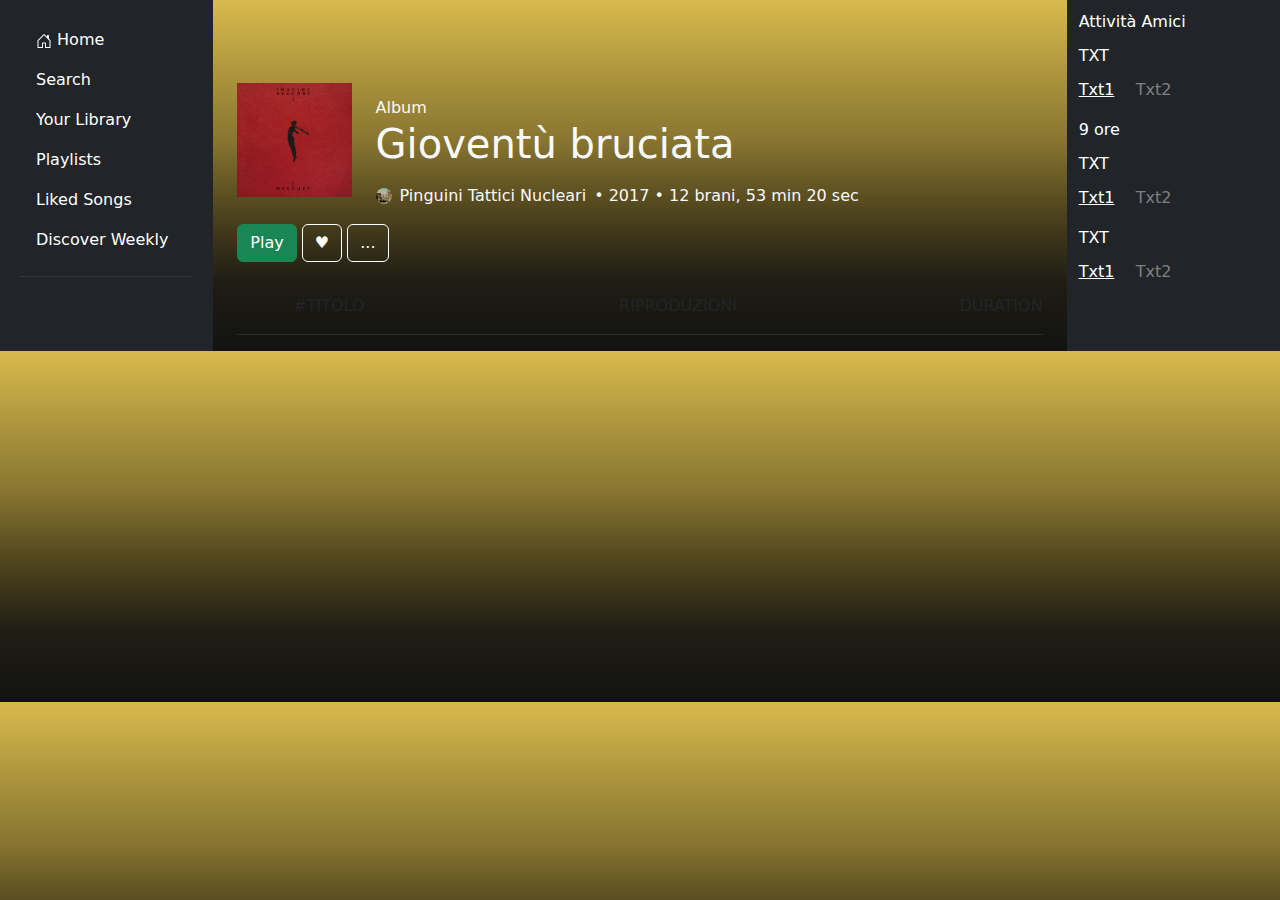
==== commit dcf2255e: "updates html e css" ====
--- a/index.html
+++ b/index.html
@@ -14,254 +14,196 @@
   </head>
   <body>
     <div id="page" class="container-fluid">
+      <!-- ! INIZIO CONTENITORE 3 COLONNE PRINCIPALI -->
       <div class="row">
-        <!-- Left Column -->
-        <div class="col-2 bg-black" id="columnSx">
-          <div>
-            <ul class="text-light">
-              <li>Home</li>
-              <li>Search</li>
-              <li>Your Library</li>
-            </ul>
-          </div>
-          <div>
-            <ul class="text-light">
-              <li>Playlists</li>
-              <li>Liked Songs</li>
-              <li>Discover Weekly</li>
-            </ul>
-          </div>
-          <hr class="text-secondary" />
+        <div class="col-2 bg-dark text-white" id="collumnSx">
+          <!-- ! INIZIO COLONNA SINISTRA -->
+          <div>
+            <!-- ? INIZIO MENU -->
+            <div>
+              <ul class="nav flex-column">
+                <li class="nav-item">
+                  <a class="nav-link text-white" href="#"
+                    ><span class="d-inline-block align-center"
+                      ><svg
+                        xmlns="http://www.w3.org/2000/svg"
+                        width="16"
+                        height="16"
+                        fill="currentColor"
+                        class="bi bi-house-door"
+                        viewBox="0 0 16 16"
+                      >
+                        <path
+                          d="M8.354 1.146a.5.5 0 0 0-.708 0l-6 6A.5.5 0 0 0 1.5 7.5v7a.5.5 0 0 0 .5.5h4.5a.5.5 0 0 0 .5-.5v-4h2v4a.5.5 0 0 0 .5.5H14a.5.5 0 0 0 .5-.5v-7a.5.5 0 0 0-.146-.354L13 5.793V2.5a.5.5 0 0 0-.5-.5h-1a.5.5 0 0 0-.5.5v1.293zM2.5 14V7.707l5.5-5.5 5.5 5.5V14H10v-4a.5.5 0 0 0-.5-.5h-3a.5.5 0 0 0-.5.5v4z"
+                        />
+                      </svg>
+                    </span>
+                    Home</a
+                  >
+                </li>
+                <li class="nav-item">
+                  <a class="nav-link text-white" href="#">Search</a>
+                </li>
+                <li class="nav-item">
+                  <a class="nav-link text-white" href="#">Your Library</a>
+                </li>
+              </ul>
+            </div>
+            <div>
+              <ul class="nav flex-column">
+                <li class="nav-item">
+                  <a class="nav-link text-white" href="#">Playlists</a>
+                </li>
+                <li class="nav-item">
+                  <a class="nav-link text-white" href="#">Liked Songs</a>
+                </li>
+                <li class="nav-item">
+                  <a class="nav-link text-white" href="#">Discover Weekly</a>
+                </li>
+              </ul>
+            </div>
+            <hr class="text-secondary" />
+          </div>
+          <!-- ? FINE MENU -->
         </div>
-
-        <!-- Center Column -->
-        <div class="col-8 bg-dark g-0">
-          <div class="bg-test">
-            <div>
-              <span>
-                <svg
-                  xmlns="http://www.w3.org/2000/svg"
-                  width="25"
-                  height="26"
-                  fill="currentColor"
-                  class="bi bi-chevron-left"
-                  viewBox="0 0 16 16"
-                >
-                  <path
-                    fill-rule="evenodd"
-                    d="M11.354 1.646a.5.5 0 0 1 0 .708L5.707 8l5.647 5.646a.5.5 0 0 1-.708.708l-6-6a.5.5 0 0 1 0-.708l6-6a.5.5 0 0 1 .708 0"
+        <!-- ! FINE COLONNA SINISTRA -->
+
+        <div class="col-8">
+          <!-- ! INIZIO COLONNA CENTRALE -->
+          <div>
+            <!-- ? INIZIO BAR INIZIALE -->
+            <div class="d-flex justify-content-between align-items-center">
+              <div>
+                <!-- ?SVG FRECCE -->
+              </div>
+              <div>
+                <!-- ? INIZIO DROPDOWN -->
+              </div>
+              <div class="d-flex align-items-center">
+                <div>
+                  <!-- ? img -->
+                  <img src="" alt="" />
+                </div>
+                <div>
+                  <div></div>
+                  <div>
+                    <div></div>
+                    <div></div>
+                  </div>
+                  <div></div>
+                  <div></div>
+                  <div>
+                    <div></div>
+                    <div></div>
+                    <div></div>
+                  </div>
+                </div>
+              </div>
+            </div>
+            <!-- ? FINE BAR INIZIALE -->
+          </div>
+
+          <div class="container-fluid">
+            <div class="row align-items-center mt-5">
+              <!-- immagine album -->
+              <div class="col-2 d-flex align-items-center">
+                <img class="img" src="./assets/imgs/main/image-11.jpg" alt="albumImage" />
+              </div>
+              <div class="col-10 d-flex flex-column justify-content-between" style="height: 100%">
+                <div class="mt-3 pt-2">
+                  <span class="text-light">Album</span>
+                </div>
+                <div>
+                  <h1 class="text-light m-0">Gioventù bruciata</h1>
+                </div>
+                <div class="d-flex align-items-center mt-3">
+                  <img
+                    class="artist-img rounded-circle me-2"
+                    src="./assets/imgs/main/image-12.jpg"
+                    alt="artistImage"
                   />
-                </svg>
-                <svg
-                  xmlns="http://www.w3.org/2000/svg"
-                  width="25"
-                  height="26"
-                  fill="currentColor"
-                  class="bi bi-chevron-right"
-                  viewBox="0 0 16 16"
-                >
-                  <path
-                    fill-rule="evenodd"
-                    d="M4.646 1.646a.5.5 0 0 1 .708 0l6 6a.5.5 0 0 1 0 .708l-6 6a.5.5 0 0 1-.708-.708L10.293 8 4.646 2.354a.5.5 0 0 1 0-.708"
-                  />
-                </svg>
-              </span>
-            </div>
-            <!-- Content for the page -->
-            <div class="container">
-              <div class="cent">
-                <span>
-                  <svg
-                    xmlns="http://www.w3.org/2000/svg"
-                    x="0px"
-                    y="0px"
-                    width="30"
-                    height="50"
-                    viewBox="0 0 50 50"
-                    style="fill: #228be6"
-                  >
-                    <path
-                      d="M45.103,24.995l3.195-6.245l-5.892-3.807l-0.354-7.006l-7.006-0.35l-3.81-5.89l-6.242,3.2l-6.245-3.196l-3.806,5.893L7.938,7.948l-0.352,7.007l-5.89,3.81l3.2,6.242L1.702,31.25l5.892,3.807l0.354,7.006l7.006,0.35l3.81,5.891l6.242-3.2l6.245,3.195l3.806-5.893l7.005-0.354l0.352-7.006l5.89-3.81L45.103,24.995z M22.24,32.562l-6.82-6.819l2.121-2.121l4.732,4.731l10.202-9.888l2.088,2.154L22.24,32.562z"
-                    ></path>
-                  </svg>
-
-                  Artista verificato
-                </span>
-              </div>
-              <div class="centered">
-                <p class="text-1">Polyphia</p>
-                <span class="spect">3,433,158 ascoltatori mensili</span>
-              </div>
-            </div>
-          </div>
-          <span class="icona">
-            <div class="play-button">
-              <svg
-                xmlns="http://www.w3.org/2000/svg"
-                width="24"
-                height="24"
-                fill="currentColor"
-                class="play-icon"
-                viewBox="0 0 16 16"
-              >
-                <path
-                  d="M16 8a8 8 0 1 0-16 0 8 8 0 0 0 16 0zM6.271 5.055a.5.5 0 0 1 .469-.01l5 2.5a.5.5 0 0 1 0 .89l-5 2.5A.5.5 0 0 1 6 10.5V5.5a.5.5 0 0 1 .271-.445z"
-                />
-              </svg>
-            </div>
-
-            <path
-              d="M3 1.713a.7.7 0 0 1 1.05-.607l10.89 6.288a.7.7 0 0 1 0 1.212L4.05 14.894A.7.7 0 0 1 3 14.288V1.713z"
-            ></path>
-          </span>
-          <span class="button2"> FOLLOWING</span>
-          <svg
-            xmlns="http://www.w3.org/2000/svg"
-            width="16"
-            height="16"
-            fill="white"
-            class="bi bi-three-dots"
-            viewBox="0 0 16 16"
-          >
-            <path
-              d="M3 9.5a1.5 1.5 0 1 1 0-3 1.5 1.5 0 0 1 0 3m5 0a1.5 1.5 0 1 1 0-3 1.5 1.5 0 0 1 0 3m5 0a1.5 1.5 0 1 1 0-3 1.5 1.5 0 0 1 0 3"
-            ></path>
-          </svg>
+                  <p class="text-light m-0">Pinguini Tattici Nucleari</p>
+                  <p class="text-light ms-2 m-0">• 2017 • 12 brani, 53 min 20 sec</p>
+                </div>
+              </div>
+            </div>
+          </div>
+
+          <div class="container mt-3 mb-3">
+            <button type="button" class="btn btn-success">Play</button>
+            <button type="button" class="btn btn-outline-light">♥</button>
+            <button type="button" class="btn btn-outline-light">...</button>
+          </div>
 
           <div class="container">
             <div class="row">
-              <div class="col-7">
-                <p class="h4 text-white mt-4 ms-4">Popolari</p>
+              <div class="col-12">
                 <ol class="ms-4 mt-3">
                   <li class="mb-3 song-item">
-                    <img
-                      src="./assets/imgs/main/image-11.jpg"
-                      alt="Prima canzone"
-                    />
                     <div class="details">
-                      <span>Prima canzone</span>
-                      <span class="ms-5">392,222,222 views</span>
-                      <span class="ms-3">3:18</span>
-                    </div>
-                  </li>
-                  <li class="mb-3 song-item">
-                    <img
-                      src="./assets/imgs/main/image-11.jpg"
-                      alt="Seconda canzone"
-                    />
-                    <div class="details">
-                      <span>Seconda canzone</span>
-                      <span class="ms-5">292,222,222 views</span>
-                      <span class="ms-3">4:10</span>
-                    </div>
-                  </li>
-                  <li class="mb-3 song-item">
-                    <img
-                      src="./assets/imgs/main/image-11.jpg"
-                      alt="Terza canzone"
-                    />
-                    <div class="details">
-                      <span>Terza canzone</span>
-                      <span class="ms-5">192,222,222 views</span>
-                      <span class="ms-3">2:45</span>
-                    </div>
-                  </li>
-                  <li class="mb-3 song-item">
-                    <img
-                      src="./assets/imgs/main/image-11.jpg"
-                      alt="Quarta canzone"
-                    />
-                    <div class="details">
-                      <span>Quarta canzone</span>
-                      <span class="ms-5">92,222,222 views</span>
-                      <span class="ms-3">3:55</span>
-                    </div>
-                  </li>
-                  <li class="mb-3 song-item">
-                    <img
-                      src="./assets/imgs/main/image-11.jpg"
-                      alt="Quinta canzone"
-                    />
-                    <div class="details">
-                      <span>Quinta canzone</span>
-                      <span class="ms-5">42,222,222 views</span>
-                      <span class="ms-3">4:05</span>
+                      <span>#TITOLO</span>
+                      <span class="ms-5">RIPRODUZIONI</span>
+                      <span class="ms-3">DURATION</span>
                     </div>
                   </li>
                 </ol>
-              </div>
-              <div class="col-5">
-                <p class="h4 text-white mt-4 ms-5">Brani che ti piacciono</p>
-                <p>
-                  <img
-                    class="img-fluid ms-5 mt-2"
-                    src="./assets/imgs/main/image-11.jpg"
-                    alt="Liked songs"
-                  />
-                  <span class="font-bold"> Hai messo mi piace a 11 brani </span>
-                </p>
+
+                <hr class="text-secondary" />
               </div>
             </div>
           </div>
         </div>
-
-        <!-- Right Column -->
-        <div class="col-2 bg-black">
+        <!-- ! FINE COLONNA CENTRALE -->
+
+        <div class="col-2 bg-dark text-white">
+          <!-- ! INIZIO COLONNA DESTRA -->
           <div>
             <p>Attività Amici</p>
-            <div>
-              <!-- Insert SVGs here -->
-            </div>
-          </div>
-          <div>
-            <div><!-- SVG here --></div>
+            <div><!-- **due svg --></div>
+          </div>
+          <div>
+            <div><!-- svg --></div>
             <div>
               <p>TXT</p>
               <nav>
                 <ol class="breadcrumb">
                   <li class="breadcrumb-item"><a href="#">Txt1</a></li>
-                  <li class="breadcrumb-item active" aria-current="page">
-                    Txt2
-                  </li>
+                  <li class="breadcrumb-item active" aria-current="page">Txt2</li>
                 </ol>
               </nav>
             </div>
-            <div><p>9 ore</p></div>
-          </div>
-          <div>
-            <div><!-- SVG here --></div>
+            <div>
+              <p>9 ore</p>
+            </div>
+          </div>
+          <div>
+            <div><!-- svg --></div>
             <div>
               <p>TXT</p>
               <nav>
                 <ol class="breadcrumb">
                   <li class="breadcrumb-item"><a href="#">Txt1</a></li>
-                  <li class="breadcrumb-item active" aria-current="page">
-                    Txt2
-                  </li>
+                  <li class="breadcrumb-item active" aria-current="page">Txt2</li>
                 </ol>
               </nav>
             </div>
             <div>
-              <div><!-- SVG here --></div>
+              <div><!-- svg --></div>
               <div>
                 <p>TXT</p>
-                <nav>
+                <nav id="">
                   <ol class="breadcrumb">
                     <li class="breadcrumb-item"><a href="#">Txt1</a></li>
-                    <li class="breadcrumb-item active" aria-current="page">
-                      Txt2
-                    </li>
+                    <li class="breadcrumb-item active" aria-current="page">Txt2</li>
                   </ol>
                 </nav>
               </div>
             </div>
           </div>
         </div>
+        <!-- ! FINE COLONNA DESTRA -->
       </div>
-    </div>
-
-    <div>
-      <!-- Music bar content goes here -->
+      <!-- ! FINE CONTENITORE 3 COLONNE PRINCIPALI -->
     </div>
   </body>
 </html>
--- a/style.css
+++ b/style.css
@@ -1,117 +1,65 @@
-.col-2,
-.col-2
-.col-8{
-    height: 60rem;
+body {
+  background-image: linear-gradient(180deg, #d8ba4d, #af973e, #887530, #50451d, #1f1d14, #121212);
 }
 
-.container{
-   
-    font-weight: 20px;
-    color: white;
+#collumnSx {
+  background-color: #000;
+  padding: 20px;
 }
 
-
-.bg-test{
-    position: relative;
-    width: 100%;
-    height: 50vh;
-    background-image: url('./assets/prove/maxresdefault.jpg'); 
-    background-size: cover; 
-    background-position: center; 
-    background-repeat: no-repeat; 
-    
+#page h1,
+#page p {
+  margin: 10px 0;
 }
 
-.text-1{
-font-size: 120px;
-    font-weight: 700;
+.btn-outline-light {
+  color: white;
+  border-color: white;
 }
 
+.list-group-item {
+  background-color: transparent;
+  border: none;
+  color: white;
+}
 
-.centered {
-    position: absolute;
-    bottom: 8px;
-    left: 2%;
-    
-    
-  }
-  .cent {
-    position: absolute;
-    bottom: 48%;
-    left: 2%;
-    
+.breadcrumb {
+  background-color: transparent;
+}
 
-  }
-  .spect { font-weight: bold;
-margin-bottom: 10px;
-font-size: 1rem;
-display: inline-block;
-margin-bottom: 20px;
-margin-top: 1px;
+.breadcrumb-item a {
+  color: white;
+}
 
+.breadcrumb-item.active {
+  color: gray;
 }
-.icona {
 
-display:inline-block;
-margin-left:3.5%;
-margin-top:3%;
+.img {
+  max-width: 100%;
+  width: 250px;
+  height: auto;
+  padding: 0px;
+}
 
+.artist-img {
+  height: 1em;
+  width: 1em;
+  border-radius: 50%;
+}
 
-}
-.button2 {
- 
-    display: inline-block;
-    margin-left:3.5%;
-margin-top:3%;
-background-color: transparent;
-border: 1px solid white;
-border-radius: 10px;
-padding-bottom: 0px;
-padding-left: 12px;
-padding-right: 12px;
-margin-bottom: 1px;
-margin-top: 1px;
-color: white;
-margin-right:30px;
-}
-.play-button {
-    width: 50px;
-    height: 50px;
-    background-color: #1DB954; 
-    border-radius: 50%; 
-    display: flex;
-    align-items: center;
-    justify-content: center;
-    cursor: pointer;
-}
-.play-icon {
-    fill: black; 
-}
-.play-button:hover {
-    opacity: 0.8;
-}
-li img {
-    width:50px;
-    height:50px;
-}
-p img {
-    width:80px;
-    height:80px;
-    border-radius: 50%;
-}
 .song-item {
-    display: flex;
-    align-items: center;
+  display: flex;
+  align-items: center;
 }
 .song-item img {
-    width: 40px;
-    height: 40px;
-    margin-right: 10px;
+  width: 40px;
+  height: 40px;
+  margin-right: 10px;
 }
 .song-item .details {
-    display: flex;
-    align-items: center;
-    justify-content: space-between;
-    flex: 1;
+  display: flex;
+  align-items: center;
+  justify-content: space-between;
+  flex: 1;
 }
-li span:not(:first-child)  { opacity: 50%;}